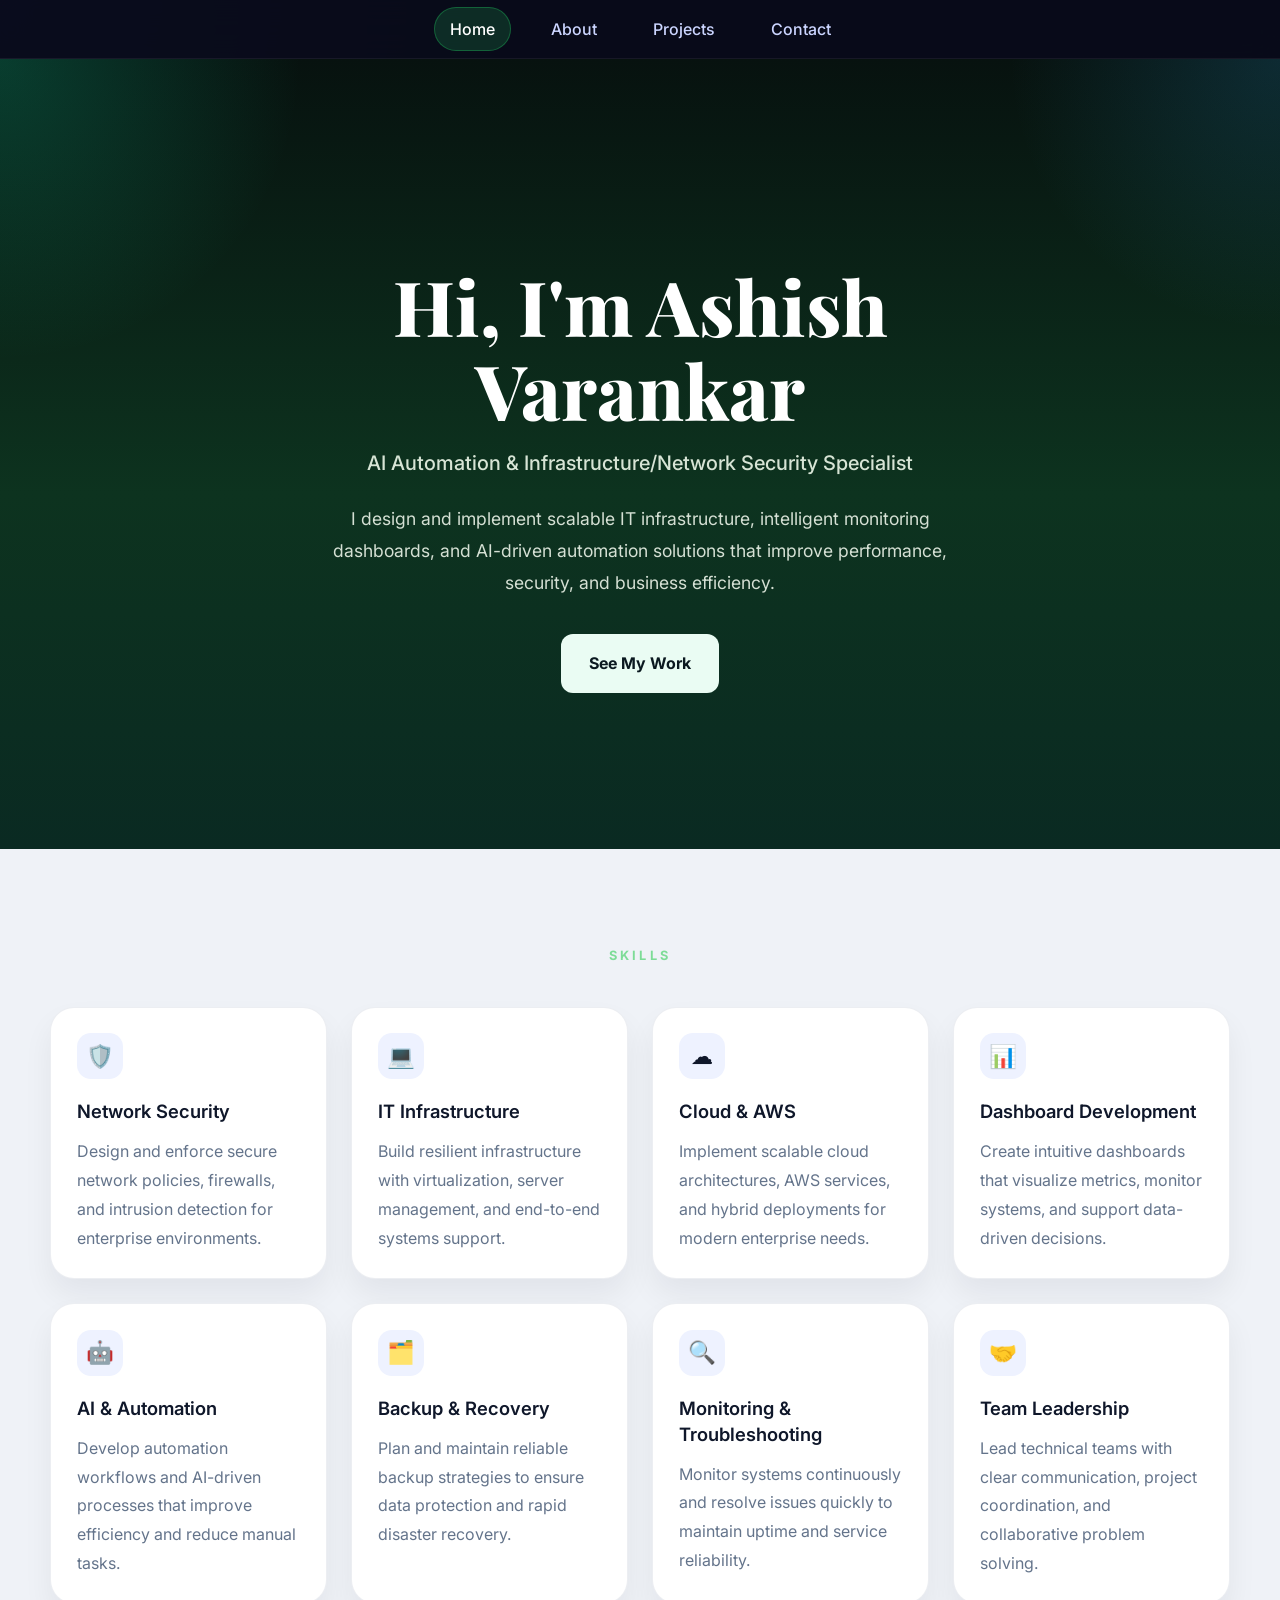
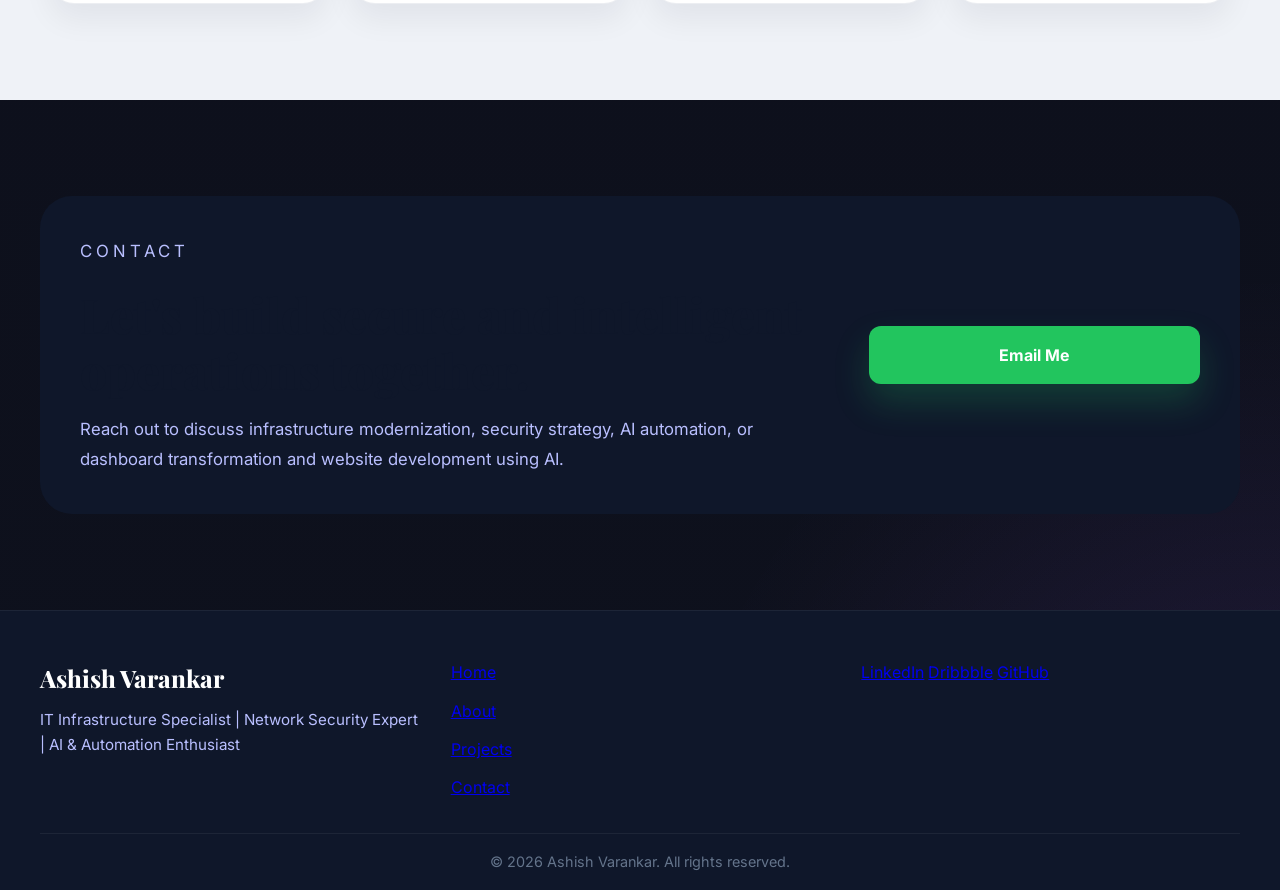
==== index.html @ 4d19bb25 "Initial commit: Ashish Varankar portfolio website" ====
<!DOCTYPE html>
<html lang="en">
<head>
  <meta charset="UTF-8">
  <meta name="viewport" content="width=device-width, initial-scale=1.0">
 <title>Ashish Varankar | AI Automation & Infrastructure Specialist</title>
  <link rel="stylesheet" href="styles.css">
</head>
<body>
  <header class="site-header">
    <nav class="navbar container">
      <button class="hamburger" aria-label="Toggle menu">
        <span></span>
        <span></span>
        <span></span>
      </button>
      <ul class="nav-links">
        <li><a href="index.html" class="nav-active">Home</a></li>
        <li><a href="about.html">About</a></li>
        <li><a href="projects.html">Projects</a></li>
        <li><a href="contact.html">Contact</a></li>
      </ul>
    </nav>
  </header>

  <main>
    <section id="home" class="hero-section">
      <div class="container hero-inner">
        <h1 class="hero-title-small">Hi, I'm Ashish Varankar</h1>
        <p class="hero-role">AI Automation & Infrastructure/Network Security Specialist</p>
        <p class="hero-description">I design and implement scalable IT infrastructure, intelligent monitoring dashboards, and AI-driven automation solutions that improve performance, security, and business efficiency.</p>
        <a href="projects.html" class="cta-button">See My Work</a>
      </div>
    </section>

    <section id="skills" class="skills-section">
      <div class="container">
        <p class="section-eyebrow section-title">Skills</p>
        <div class="skills-grid">
          <article class="skill-card">
            <div class="skill-icon">🛡️</div>
            <h3>Network Security</h3>
            <p>Design and enforce secure network policies, firewalls, and intrusion detection for enterprise environments.</p>
          </article>
          <article class="skill-card">
            <div class="skill-icon">💻</div>
            <h3>IT Infrastructure</h3>
            <p>Build resilient infrastructure with virtualization, server management, and end-to-end systems support.</p>
          </article>
          <article class="skill-card">
            <div class="skill-icon">☁️</div>
            <h3>Cloud & AWS</h3>
            <p>Implement scalable cloud architectures, AWS services, and hybrid deployments for modern enterprise needs.</p>
          </article>
          <article class="skill-card">
            <div class="skill-icon">📊</div>
            <h3>Dashboard Development</h3>
            <p>Create intuitive dashboards that visualize metrics, monitor systems, and support data-driven decisions.</p>
          </article>
          <article class="skill-card">
            <div class="skill-icon">🤖</div>
            <h3>AI & Automation</h3>
            <p>Develop automation workflows and AI-driven processes that improve efficiency and reduce manual tasks.</p>
          </article>
          <article class="skill-card">
            <div class="skill-icon">🗂️</div>
            <h3>Backup & Recovery</h3>
            <p>Plan and maintain reliable backup strategies to ensure data protection and rapid disaster recovery.</p>
          </article>
          <article class="skill-card">
            <div class="skill-icon">🔍</div>
            <h3>Monitoring & Troubleshooting</h3>
            <p>Monitor systems continuously and resolve issues quickly to maintain uptime and service reliability.</p>
          </article>
          <article class="skill-card">
            <div class="skill-icon">🤝</div>
            <h3>Team Leadership</h3>
            <p>Lead technical teams with clear communication, project coordination, and collaborative problem solving.</p>
          </article>
        </div>
      </div>
    </section>

    <section id="contact" class="contact-section">
      <div class="container contact-card">
        <div>
          <p class="section-eyebrow">Contact</p>
          <h2 class="contact-heading">Let's build secure and intelligent operations together.</h2>
          <p>Reach out to discuss infrastructure modernization, security strategy, AI automation, or dashboard transformation and website development using AI.</p>
        </div>
        <a href="mailto:ashish@example.com" class="cta-button">Email Me</a>
      </div>
    </section>
  </main>

  <footer class="site-footer">
    <div class="container footer-content">
      <div class="footer-brand">
        <h3>Ashish Varankar</h3>
        <p>IT Infrastructure Specialist | Network Security Expert | AI & Automation Enthusiast</p>
      </div>
      <nav class="footer-nav">
        <ul>
          <li><a href="index.html">Home</a></li>
          <li><a href="about.html">About</a></li>
          <li><a href="projects.html">Projects</a></li>
          <li><a href="contact.html">Contact</a></li>
        </ul>
      </nav>
      <div class="footer-social">
        <a href="https://www.linkedin.com/in/ashish-varankar" target="_blank" rel="noopener">LinkedIn</a>
        <a href="https://dribbble.com/ashish-varankar" target="_blank" rel="noopener">Dribbble</a>
        <a href="https://github.com/ashish-varankar" target="_blank" rel="noopener">GitHub</a>
      </div>
    </div>
    <div class="container footer-copyright">
      <p>© 2026 Ashish Varankar. All rights reserved.</p>
    </div>
  </footer>

  <script src="script.js"></script>
</body>
</html>
---- styles.css ----
@import url('https://fonts.googleapis.com/css2?family=Inter:wght@400;500;600;700&family=Playfair+Display:wght@700;800&display=swap');

* {
  margin: 0;
  padding: 0;
  box-sizing: border-box;
}

:root {
  font-family: 'Inter', 'Segoe UI', system-ui, sans-serif;
  color: #eff2ff;
  background: #080a16;
  font-size: 16px;
  line-height: 1.6;
}

html {
  scroll-behavior: smooth;
}

body {
  min-height: 100vh;
  background: radial-gradient(circle at top left, rgba(79, 120, 255, 0.18), transparent 18%),
              radial-gradient(circle at bottom right, rgba(156, 85, 255, 0.14), transparent 22%),
              linear-gradient(180deg, #070915 0%, #090c18 100%);
  line-height: 1.65;
}

img {
  max-width: 100%;
  display: block;
}

button,
a {
  font: inherit;
}

.container {
  width: min(1200px, calc(100% - 2rem));
  margin: 0 auto;
}

.site-header {
  position: sticky;
  top: 0;
  z-index: 100;
  background: rgba(9, 12, 26, 0.9);
  backdrop-filter: blur(18px);
  border-bottom: 1px solid rgba(255, 255, 255, 0.06);
}

.navbar {
  display: flex;
  align-items: center;
  justify-content: center;
  gap: 1rem;
  padding: 1rem 0;
}

.brand {
  font-size: 1.1rem;
  font-weight: 700;
  letter-spacing: 0.08em;
  color: #ffffff;
  text-decoration: none;
}

.nav-links {
  display: flex;
  gap: 1.5rem;
  list-style: none;
}

.nav-links a {
  color: #cbd5ff;
  text-decoration: none;
  font-weight: 500;
  padding: 0.75rem 1rem;
  border-radius: 999px;
  transition: color 0.25s ease, background 0.25s ease;
}

.nav-links a:hover {
  color: #ffffff;
  background: rgba(255, 255, 255, 0.08);
}

.nav-links a.nav-active {
  color: #ffffff;
  background: rgba(34, 197, 94, 0.18);
  box-shadow: inset 0 0 0 1px rgba(34, 197, 94, 0.35);
}

.hamburger {
  display: none;
  flex-direction: column;
  gap: 5px;
  background: none;
  border: none;
  cursor: pointer;
  padding: 0.5rem;
}

.hamburger span {
  width: 24px;
  height: 2.5px;
  background: #ffffff;
  border-radius: 2px;
  transition: all 0.3s ease;
}

.hamburger.active span:nth-child(1) {
  transform: rotate(45deg) translate(8px, 8px);
}

.hamburger.active span:nth-child(2) {
  opacity: 0;
}

.hamburger.active span:nth-child(3) {
  transform: rotate(-45deg) translate(7px, -7px);
}

.hero-section {
  padding: 8rem 0 5rem;
  display: grid;
  place-items: center;
  min-height: calc(100vh - 110px);
  background: radial-gradient(circle at top left, rgba(14, 214, 159, 0.22), transparent 20%),
              radial-gradient(circle at top right, rgba(42, 154, 212, 0.18), transparent 18%),
              linear-gradient(180deg, #07120f 0%, #0d331f 55%, #0a2a22 100%);
}

.hero-inner {
  text-align: center;
  max-width: 720px;
  margin: 0 auto;
}

.eyebrow,
.section-eyebrow {
  display: inline-flex;
  align-items: center;
  gap: 0.6rem;
  font-size: 0.8rem;
  letter-spacing: 0.24em;
  text-transform: uppercase;
  color: #7ddc97;
  margin-bottom: 1.3rem;
}

.skills-section .section-eyebrow {
  display: block;
  text-align: center;
  font-weight: 700;
  margin-bottom: 1.5rem;
}

.hero-copy h1,
.hero-inner h1 {
  font-family: 'Playfair Display', serif;
  font-size: 4.75rem;
  font-weight: 800;
  line-height: 1.1;
  margin-bottom: 1rem;
  color: #ffffff;
}

.hero-title-small {
  font-family: 'Playfair Display', serif;
  font-size: 3.5rem;
  font-weight: 800;
  line-height: 1.1;
  margin-bottom: 1rem;
  color: #ffffff;
}

.contact-heading {
  color: #7ddc97;
  font-size: 2.5rem;
  line-height: 1.2;
}

.hero-role {
  font-size: 1.25rem;
  font-weight: 500;
  color: #d7e4d5;
  margin-bottom: 1.5rem;
  line-height: 1.6;
}

.hero-description {
  max-width: 680px;
  margin: 0 auto 2.25rem;
  color: #d5e0d4;
  line-height: 1.8;
  font-size: 1.1rem;
  font-weight: 400;
}

.cta-button {
  display: inline-flex;
  align-items: center;
  justify-content: center;
  padding: 1rem 1.75rem;
  border-radius: 12px;
  background: #eafcf3;
  color: #0b1920;
  font-weight: 700;
  font-size: 1rem;
  text-decoration: none;
  transition: transform 0.3s ease, box-shadow 0.3s ease, background-color 0.3s ease;
  border: none;
  cursor: pointer;
}

.cta-button:hover {
  transform: translateY(-3px);
  box-shadow: 0 18px 40px rgba(0, 0, 0, 0.14);
  background: #d4f5e5;
}

.cta-button:active {
  transform: translateY(-1px);
}

.hero-panel,
.hero-card,
.hero-card-secondary,
.hero-card-label {
  display: none;
}

.section-eyebrow + h2 {
  margin-bottom: 1rem;
}

.about-section,
.projects-section,
.skills-section,
.contact-section {
  padding: 6rem 0;
}

.section-grid {
  display: grid;
  grid-template-columns: 1.4fr 0.9fr;
  gap: 2.5rem;
  align-items: start;
}

.about-section h2,
.projects-section h2,
.skills-section h2,
.contact-section h2 {
  font-family: 'Playfair Display', serif;
  font-size: 3rem;
  font-weight: 800;
  line-height: 1.15;
  color: #0f172a;
  margin-bottom: 1.25rem;
}

.about-section p,
.projects-section .section-intro,
.contact-section p {
  color: #475569;
  line-height: 1.8;
  max-width: 760px;
  font-size: 1.05rem;
}

.about-list {
  display: grid;
  gap: 1rem;
  margin-top: 2rem;
}

.about-list h3 {
  font-size: 1.15rem;
  margin-bottom: 0.5rem;
  color: #0f172a;
  font-weight: 600;
}

.about-list p {
  color: #64748b;
  line-height: 1.75;
}

.about-stats {
  display: grid;
  gap: 1rem;
}

.stat-card {
  background: #ffffff;
  border: 1px solid rgba(148, 163, 184, 0.18);
  border-radius: 24px;
  padding: 1.6rem;
}

.stat-card span {
  font-size: 2.5rem;
  font-weight: 700;
  color: #0f172a;
  display: block;
  margin-bottom: 0.75rem;
}

.stat-card p {
  color: #475569;
  line-height: 1.6;
}

.projects-section {
  background: rgba(255, 255, 255, 0.02);
}

.section-intro {
  margin-bottom: 2.5rem;
}

.project-grid,
.skills-grid {
  display: grid;
  gap: 1.5rem;
}

.project-grid {
  grid-template-columns: repeat(auto-fit, minmax(260px, 1fr));
}

.project-card {
  background: #ffffff;
  border-radius: 24px;
  box-shadow: 0 18px 40px rgba(15, 23, 42, 0.08);
  overflow: hidden;
  transition: transform 0.3s ease, box-shadow 0.3s ease;
}

.project-card:hover {
  transform: translateY(-6px);
  box-shadow: 0 24px 48px rgba(15, 23, 42, 0.14);
}

.project-image {
  min-height: 180px;
  display: grid;
  place-items: center;
  text-align: center;
  color: #f8fafc;
  font-size: 1.4rem;
  font-weight: 700;
  padding: 2rem;
}

.project-image h3 {
  margin: 0;
  color: #ffffff;
  font-size: 1.25rem;
}

.project-image-emerald {
  background: linear-gradient(135deg, #0f4c2d 0%, #22c55e 100%);
}

.project-image-forest {
  background: linear-gradient(135deg, #0a3a2f 0%, #16a34a 100%);
}

.project-image-navy {
  background: linear-gradient(135deg, #0f172a 0%, #0f4c81 100%);
}

.project-image-grass {
  background: linear-gradient(135deg, #115e25 0%, #16a34a 100%);
}

.project-content {
  padding: 1.75rem;
  color: #0f172a;
}

.project-content p {
  margin: 0 0 1rem;
  color: #475569;
  line-height: 1.8;
  font-size: 0.98rem;
}

.project-tags {
  display: flex;
  flex-wrap: wrap;
  gap: 0.6rem;
  margin-bottom: 1.5rem;
}

.project-tag {
  display: inline-flex;
  padding: 0.45rem 0.9rem;
  border-radius: 999px;
  background: #eff6ff;
  color: #0f172a;
  font-size: 0.78rem;
  font-weight: 600;
}

.secondary-button {
  display: inline-flex;
  align-items: center;
  justify-content: center;
  padding: 0.95rem 1.4rem;
  border-radius: 999px;
  background: #0f8230;
  color: #ffffff;
  text-decoration: none;
  font-weight: 700;
  font-size: 0.95rem;
  border: none;
  transition: background 0.3s ease, transform 0.3s ease;
  cursor: pointer;
}

.secondary-button:hover {
  background: #136c2f;
  transform: translateY(-1px);
}

.skills-section {
  background: #eff2f7;
  color: #0f172a;
}

.skills-section .container {
  max-width: 1180px;
}

.skills-grid {
  grid-template-columns: repeat(auto-fit, minmax(240px, 1fr));
  gap: 1.5rem;
  margin-top: 2.5rem;
}

.skill-card {
  background: #ffffff;
  border-radius: 24px;
  border: 1px solid rgba(148, 163, 184, 0.18);
  padding: 1.6rem;
  box-shadow: 0 16px 30px rgba(15, 23, 42, 0.06);
}

.skill-card:hover {
  transform: translateY(-4px);
}

.skill-icon {
  width: 2.9rem;
  height: 2.9rem;
  display: grid;
  place-items: center;
  border-radius: 14px;
  margin-bottom: 1.25rem;
  font-size: 1.4rem;
  background: #eef2ff;
}

.skill-card h3 {
  margin-bottom: 0.75rem;
  font-size: 1.15rem;
  color: #0f172a;
  font-weight: 600;
  line-height: 1.4;
}

.skill-card p {
  color: #64748b;
  line-height: 1.8;
}

.contact-section {
  background: rgba(255, 255, 255, 0.02);
}

.contact-card {
  display: grid;
  grid-template-columns: 1.6fr 0.7fr;
  gap: 2rem;
  background: #0f172a;
  border-radius: 32px;
  padding: 2.5rem;
  align-items: center;
}

.contact-card a.cta-button {
  background: #22c55e;
  color: #ffffff;
  box-shadow: 0 18px 35px rgba(34, 197, 94, 0.22);
}

.contact-card a.cta-button:hover {
  background: #16a34a;
}

.contact-card h2 {
  margin-bottom: 1rem;
}

.contact-card p {
  color: #b9bfff;
}

@media (max-width: 980px) {
  .hero-grid,
  .section-grid,
  .contact-card {
    grid-template-columns: 1fr;
  }

  .hero-panel,
  .about-stats {
    grid-template-columns: 1fr;
  }
}

@media (max-width: 720px) {
  .nav-links {
    flex-wrap: wrap;
    gap: 1rem;
  }

  .hero-section {
    padding-top: 4rem;
    padding-bottom: 3rem;
  }

  .hero-copy h1 {
    font-size: 2.75rem;
  }

  .hero-title {
    font-size: 1.3rem;
  }

  .project-card,
  .skill-card,
  .hero-card,
  .stat-card,
  .contact-card {
    border-radius: 22px;
  }
}

@media (max-width: 520px) {
  .hero-grid,
  .section-grid,
  .project-grid,
  .skills-grid {
    gap: 1.25rem;
  }

  .hero-actions {
    flex-direction: column;
    align-items: stretch;
  }
}

/* About Page Styles */
.about-page-hero {
  padding: 6rem 0 3rem;
  background: radial-gradient(circle at top left, rgba(14, 214, 159, 0.22), transparent 20%),
              radial-gradient(circle at top right, rgba(42, 154, 212, 0.18), transparent 18%),
              linear-gradient(180deg, #07120f 0%, #0d331f 55%, #0a2a22 100%);
  text-align: center;
  min-height: 50vh;
  display: grid;
  place-items: center;
}

.about-hero-inner h1 {
  font-family: 'Playfair Display', serif;
  font-size: 3.5rem;
  font-weight: 800;
  margin-bottom: 1rem;
  color: #ffffff;
  line-height: 1.2;
}

.about-hero-inner p {
  font-size: 1.15rem;
  color: #d5e0d4;
  max-width: 600px;
  margin: 0 auto;
  line-height: 1.7;
}

.about-page-content {
  padding: 4rem 0;
  background: #ffffff;
}

.about-content-grid {
  display: grid;
  grid-template-columns: 0.8fr 1.4fr;
  gap: 3rem;
  align-items: start;
}

.profile-placeholder {
  width: 300px;
  height: 300px;
  border-radius: 24px;
  background: linear-gradient(135deg, #0d331f 0%, #07120f 100%);
  display: grid;
  place-items: center;
  font-size: 4.5rem;
  font-weight: 700;
  color: #7ddc97;
  margin-bottom: 2rem;
}

.about-meta {
  display: grid;
  gap: 1rem;
}

.meta-item {
  background: #f6f7ff;
  padding: 1.25rem;
  border-radius: 16px;
}

.meta-label {
  display: block;
  font-size: 0.85rem;
  letter-spacing: 0.15em;
  text-transform: uppercase;
  color: #7f86ff;
  margin-bottom: 0.5rem;
}

.meta-value {
  font-size: 1.15rem;
  font-weight: 700;
  color: #0f172a;
}

.about-text-section h2 {
  font-family: 'Playfair Display', serif;
  font-size: 2.25rem;
  font-weight: 800;
  margin-bottom: 1.5rem;
  color: #0f172a;
  line-height: 1.2;
}

.about-text-section h3 {
  font-family: 'Inter', sans-serif;
  font-size: 1.25rem;
  margin: 2rem 0 0.85rem;
  color: #0f172a;
  font-weight: 700;
}

.about-text-section p {
  line-height: 1.85;
  color: #475569;
  margin-bottom: 1.5rem;
  font-size: 1rem;
}

.timeline-section {
  padding: 5rem 0;
  background: #f6f7ff;
}

.timeline-section h2 {
  font-size: 2.5rem;
  margin-bottom: 3rem;
  text-align: center;
  color: #0f172a;
}

.timeline {
  position: relative;
  max-width: 860px;
  margin: 0 auto;
  padding-left: 80px;
}

.timeline::before {
  content: '';
  position: absolute;
  left: 34px;
  top: 0;
  width: 3px;
  height: 100%;
  background: linear-gradient(180deg, #7ddc97 0%, rgba(125, 220, 151, 0.2) 100%);
}

.timeline-item {
  display: grid;
  grid-template-columns: 90px 1fr;
  gap: 1.5rem;
  align-items: flex-start;
  margin-bottom: 2.25rem;
  position: relative;
}

.timeline-marker {
  position: relative;
  width: 42px;
  min-width: 42px;
  height: 42px;
  background: #ffffff;
  border: 2px solid #7ddc97;
  border-radius: 50%;
  display: grid;
  place-items: center;
  font-weight: 700;
  color: #0f172a;
  font-size: 0.95rem;
}

.timeline-content {
  padding-top: 0.35rem;
}

.timeline-content h3 {
  font-size: 1.2rem;
  margin-bottom: 0.55rem;
  color: #0f172a;
}

.timeline-content p {
  color: #475569;
  line-height: 1.75;
  margin: 0;
}

@media (max-width: 768px) {
  .hamburger {
    display: flex;
  }

  .navbar {
    position: relative;
    justify-content: flex-end;
  }

  .nav-links {
    position: absolute;
    top: 100%;
    left: 0;
    right: 0;
    flex-direction: column;
    align-items: flex-start;
    gap: 0;
    background: rgba(9, 12, 26, 0.95);
    backdrop-filter: blur(18px);
    border-bottom: 1px solid rgba(255, 255, 255, 0.06);
    padding: 1rem 0;
    border-radius: 0;
    transform: translateY(-100vh);
    opacity: 0;
    visibility: hidden;
    transition: all 0.3s ease;
    z-index: 50;
  }

  .nav-links.active {
    transform: translateY(0);
    opacity: 1;
    visibility: visible;
  }

  .nav-links li {
    width: 100%;
  }

  .nav-links a {
    display: block;
    width: 100%;
    padding: 1rem 1.5rem;
    border-radius: 0;
  }

  .about-content-grid {
    grid-template-columns: 1fr;
  }

  .profile-placeholder {
    width: 100%;
    max-width: 280px;
    margin: 0 auto 1.5rem;
  }

  .timeline::before {
    left: 20px;
  }

  .timeline-item:nth-child(odd) .timeline-content,
  .timeline-item:nth-child(even) .timeline-content {
    margin-left: 100px;
    margin-right: 0;
    text-align: left;
  }

  .timeline-marker {
    left: 20px;
    width: 50px;
    height: 50px;
    font-size: 0.95rem;
  }

  .contact-layout {
    grid-template-columns: 1fr;
  }

  .project-grid {
    grid-template-columns: 1fr;
  }
}

.projects-hero,
.contact-page-hero {
  padding: 6rem 0 3rem;
  color: #ffffff;
}

.projects-hero {
  background: radial-gradient(circle at top left, rgba(14, 214, 159, 0.22), transparent 20%),
              radial-gradient(circle at top right, rgba(42, 154, 212, 0.18), transparent 18%),
              linear-gradient(180deg, #07120f 0%, #0d331f 55%, #0a2a22 100%);
}

.contact-page-hero {
  background: radial-gradient(circle at top left, rgba(79, 120, 255, 0.18), transparent 20%),
              radial-gradient(circle at bottom right, rgba(156, 85, 255, 0.16), transparent 18%),
              linear-gradient(180deg, #07120f 0%, #0c1523 100%);
  text-align: left;
}

.contact-page-hero .container {
  text-align: left;
}

.card-eyebrow {
  display: inline-block;
  font-size: 0.8rem;
  letter-spacing: 0.18em;
  text-transform: uppercase;
  color: #64748b;
  margin-bottom: 0.75rem;
}

.status-card {
  margin-top: 1rem;
  padding: 1rem 1rem;
  background: #f8fafc;
  border: 1px solid #d1d5db;
  border-radius: 18px;
}

.status-row {
  display: flex;
  align-items: center;
  justify-content: space-between;
  gap: 1rem;
  color: #334155;
  font-weight: 600;
}

.status-content {
  display: flex;
  align-items: center;
  gap: 0.5rem;
}

.spinner {
  width: 16px;
  height: 16px;
  border: 2px solid #e2e8f0;
  border-top: 2px solid #3b82f6;
  border-radius: 50%;
  animation: spin 1s linear infinite;
}

@keyframes spin {
  0% { transform: rotate(0deg); }
  100% { transform: rotate(360deg); }
}

.dismiss-button {
  background: #fef2f2;
  color: #b91c1c;
  border: 1px solid #fecaca;
  border-radius: 999px;
  padding: 0.55rem 1rem;
  cursor: pointer;
}

.hidden {
  display: none;
}

.projects-hero .hero-description,
.contact-page-hero p {
  margin: 1.5rem auto 0;
  max-width: 740px;
  color: #d5e0d4;
  line-height: 1.8;
  font-size: 1.05rem;
}

.projects-hero h1,
.contact-page-hero h1 {
  font-family: 'Playfair Display', serif;
  font-size: 3.25rem;
  font-weight: 800;
  line-height: 1.2;
  margin-bottom: 1rem;
}

.projects-gallery {
  padding: 4rem 0 6rem;
  background: #090c18;
}

.project-grid {
  grid-template-columns: repeat(auto-fit, minmax(260px, 1fr));
}

.project-card {
  overflow: hidden;
  opacity: 0;
  transform: translateY(20px);
  animation: fadeInUp 0.65s ease forwards;
}

.project-card:nth-child(1) {
  animation-delay: 0.08s;
}

.project-card:nth-child(2) {
  animation-delay: 0.16s;
}

.project-card:nth-child(3) {
  animation-delay: 0.24s;
}

.project-card:nth-child(4) {
  animation-delay: 0.32s;
}

.project-card:nth-child(5) {
  animation-delay: 0.40s;
}

.project-image {
  min-height: 200px;
  display: grid;
  place-items: center;
  color: #f8fafc;
  font-size: 1.15rem;
  font-weight: 700;
  text-align: center;
}

.project-content {
  padding: 1.5rem;
}

.project-tags {
  display: flex;
  flex-wrap: wrap;
  gap: 0.65rem;
  margin: 1rem 0 1.5rem;
}

.project-tag {
  display: inline-flex;
  padding: 0.45rem 0.9rem;
  border-radius: 999px;
  background: rgba(255, 255, 255, 0.08);
  color: #cbd5ff;
  font-size: 0.82rem;
}

.secondary-button {
  display: inline-flex;
  align-items: center;
  justify-content: center;
  padding: 0.95rem 1.3rem;
  border-radius: 12px;
  background: rgba(255, 255, 255, 0.08);
  color: #ffffff;
  text-decoration: none;
  font-weight: 700;
  font-size: 0.95rem;
  border: 1px solid rgba(255, 255, 255, 0.12);
  transition: background 0.3s ease, transform 0.3s ease, border-color 0.3s ease;
  cursor: pointer;
}

.secondary-button:hover {
  background: rgba(255, 255, 255, 0.16);
  border-color: rgba(255, 255, 255, 0.25);
  transform: translateY(-2px);
}

.secondary-button:active {
  transform: translateY(0);
}

.contact-page-content {
  padding: 4rem 0 6rem;
  background: #f8fafc;
}

.contact-layout {
  display: grid;
  grid-template-columns: 1.7fr 1fr;
  gap: 2.5rem;
}

.contact-form-card,
.contact-details-card {
  background: #ffffff;
  border-radius: 28px;
  padding: 2rem;
  box-shadow: 0 24px 48px rgba(15, 23, 42, 0.08);
}

.contact-form-card h2,
.contact-details-card h2 {
  font-family: 'Playfair Display', serif;
  font-size: 1.75rem;
  font-weight: 800;
  margin-bottom: 1.5rem;
  color: #0f172a;
  line-height: 1.2;
}

.contact-details-card p {
  color: #475569;
  line-height: 1.7;
  font-size: 0.95rem;
}

.contact-form {
  display: grid;
  gap: 1.25rem;
}

.form-group label {
  display: block;
  margin-bottom: 0.55rem;
  color: #0f172a;
  font-weight: 600;
  font-size: 0.95rem;
}

.form-group input,
.form-group select,
.form-group textarea {
  width: 100%;
  border: 1px solid rgba(148, 163, 184, 0.3);
  border-radius: 12px;
  padding: 0.95rem 1rem;
  background: #f8fafc;
  color: #0f172a;
  font-family: 'Inter', sans-serif;
  font-size: 0.95rem;
  line-height: 1.6;
  transition: border-color 0.3s ease, box-shadow 0.3s ease;
}

.form-group input:focus,
.form-group select:focus,
.form-group textarea:focus {
  outline: none;
  border-color: #7ddc97;
  box-shadow: 0 0 0 4px rgba(125, 220, 151, 0.12);
}

.form-group textarea {
  resize: vertical;
  font-family: 'Inter', sans-serif;
}

.success-message {
  display: none;
  margin-top: 0.5rem;
  color: #16a34a;
  font-weight: 600;
}

.success-message.visible {
  display: block;
}

.admin-content {
  padding: 4rem 0 5rem;
}

.admin-toolbar {
  display: flex;
  align-items: center;
  justify-content: space-between;
  gap: 1rem;
  margin-bottom: 1.5rem;
}

.admin-status {
  color: #64748b;
  font-weight: 600;
}

.admin-status.error {
  color: #dc2626;
}

.admin-submission-list {
  display: grid;
  gap: 1.5rem;
}

.submission-card {
  background: #ffffff;
  border: 1px solid #e2e8f0;
  border-radius: 24px;
  padding: 1.5rem;
  box-shadow: 0 20px 40px rgba(15, 23, 42, 0.05);
  transition: border-color 0.2s ease, background-color 0.2s ease;
}

.submission-card.unread {
  border-color: #38bdf8;
  background-color: #f0f9ff;
}

.submission-card.read {
  border-color: #10b981;
  background-color: #ecfdf5;
}

.submission-card-header {
  display: flex;
  align-items: flex-start;
  justify-content: space-between;
  gap: 1rem;
  margin-bottom: 1rem;
}

.submission-card-header h3 {
  margin: 0;
  font-size: 1.1rem;
}

.submission-card-badge {
  display: inline-flex;
  align-items: center;
  justify-content: center;
  padding: 0.45rem 0.9rem;
  border-radius: 999px;
  font-size: 0.8rem;
  font-weight: 700;
  letter-spacing: 0.08em;
  text-transform: uppercase;
  color: #0f766e;
  background: rgba(16, 185, 129, 0.12);
}

.submission-card.unread .submission-card-badge {
  color: #0c4a6e;
  background: rgba(56, 189, 248, 0.15);
}

.submission-card-meta,
.submission-card-meta-row {
  display: flex;
  flex-wrap: wrap;
  gap: 0.75rem;
  color: #475569;
  font-size: 0.95rem;
}

.submission-card-message {
  margin: 1rem 0;
  color: #334155;
  line-height: 1.75;
  white-space: pre-wrap;
}

.submission-card-footer {
  display: flex;
  align-items: center;
  justify-content: flex-end;
}

.mark-read-button {
  border: 1px solid #0f766e;
  background: #0f766e;
  color: #ffffff;
  border-radius: 999px;
  padding: 0.75rem 1.25rem;
  font-weight: 700;
  cursor: pointer;
  transition: background-color 0.2s ease, border-color 0.2s ease;
}

.mark-read-button:hover:not(:disabled) {
  background: #0f766e;
}

.mark-read-button:disabled {
  opacity: 0.65;
  cursor: not-allowed;
}

.contact-details-list {
  display: grid;
  gap: 1.5rem;
  margin-top: 1.5rem;
}

.contact-details-list li {
  display: grid;
  gap: 0.4rem;
}

.contact-details-list strong {
  color: #0f172a;
  font-weight: 700;
  font-size: 0.9rem;
  letter-spacing: 0.05em;
  text-transform: uppercase;
}

.contact-details-list span,
.contact-details-list a {
  color: #475569;
  text-decoration: none;
  font-size: 1rem;
  line-height: 1.6;
  transition: color 0.3s ease;
}

.contact-details-list a:hover {
  color: #7ddc97;
}

@keyframes fadeInUp {
  to {
    opacity: 1;
    transform: translateY(0);
  }
}

@media (max-width: 980px) {
  .contact-layout,
  .project-grid {
    grid-template-columns: 1fr;
  }
}

@media (max-width: 720px) {
  .projects-hero,
  .contact-page-hero {
    padding: 4rem 0 2.5rem;
  }

  .contact-page-content {
    padding: 3rem 0 4rem;
  }
}

/* Footer Styles */
.site-footer {
  background: #0f172a;
  color: #cbd5ff;
  padding: 3rem 0 1rem;
  border-top: 1px solid rgba(255, 255, 255, 0.06);
}

.footer-content {
  display: grid;
  grid-template-columns: 1fr 1fr 1fr;
  gap: 2rem;
  margin-bottom: 2rem;
}

.footer-brand h3 {
  font-family: 'Playfair Display', serif;
  font-size: 1.5rem;
  margin-bottom: 0.5rem;
  color: #ffffff;
  font-weight: 800;
}

.footer-brand p {
  color: #b9bfff;
  line-height: 1.65;
  font-size: 0.95rem;
}

.footer-nav ul {
  list-style: none;
  display: flex;
  flex-direction: column;
  gap: 0.75rem;
}

.footer-nav a,
.footer-social a {
  transition: color 0.3s ease, transform 0.3s ease;
}

.footer-nav a:hover,
.footer-social a:hover {
  color: #7ddc97;
  transform: translateX(3px);
}

.footer-copyright {
  border-top: 1px solid rgba(255, 255, 255, 0.06);
  padding-top: 1rem;
  text-align: center;
}

.footer-copyright p {
  color: #64748b;
  font-size: 0.9rem;
}

@media (max-width: 720px) {
  .footer-content {
    grid-template-columns: 1fr;
    gap: 1.5rem;
    text-align: center;
  }

  .footer-social {
    justify-content: center;
  }
}
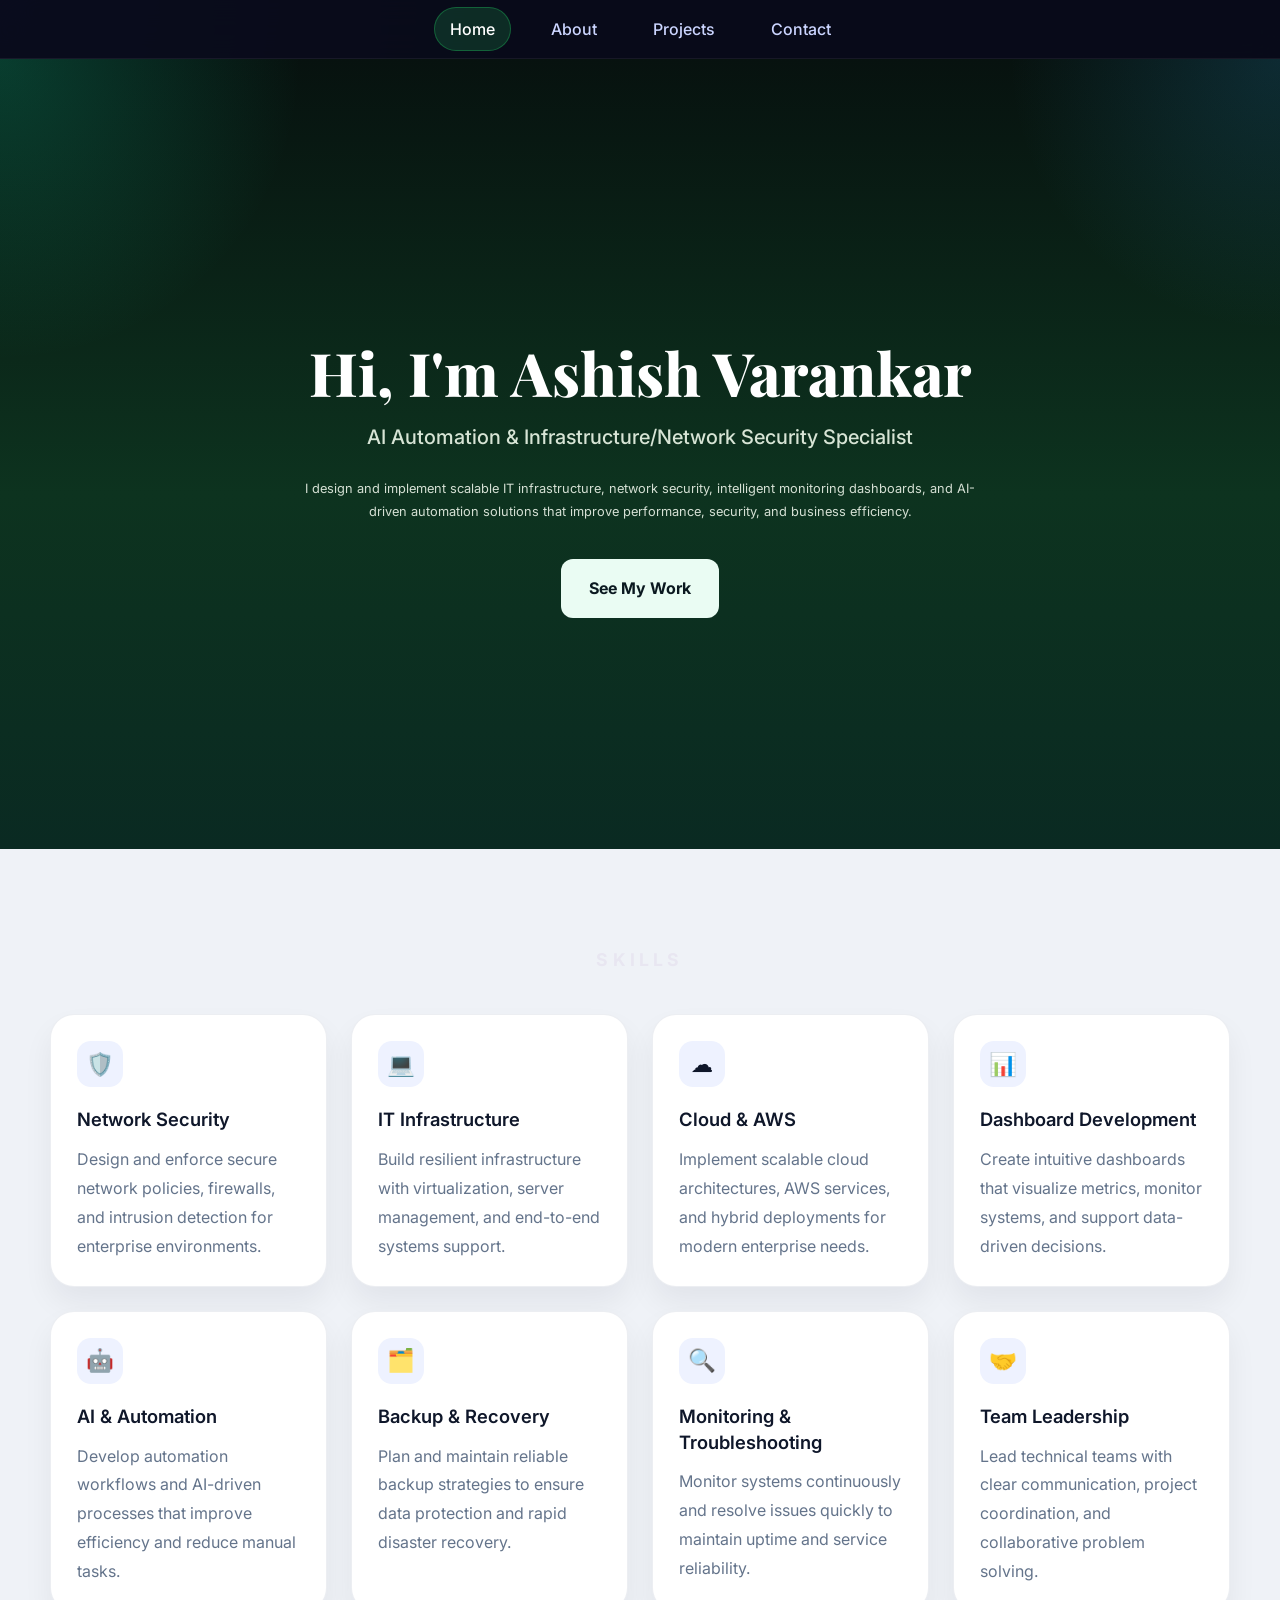
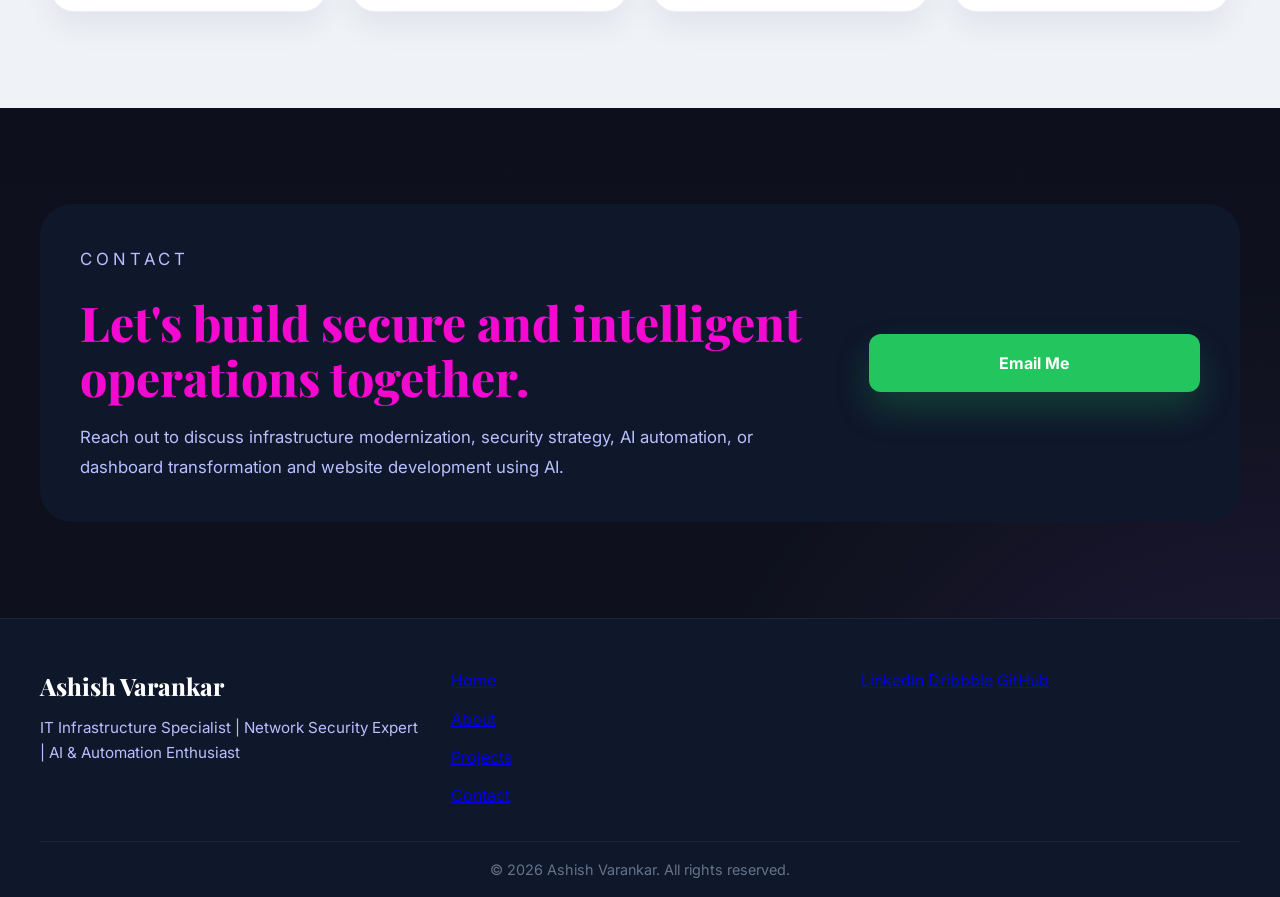
==== commit 84dc8a09: "Update: styling and layout adjustments" ====
--- a/index.html
+++ b/index.html
@@ -28,7 +28,7 @@
       <div class="container hero-inner">
         <h1 class="hero-title-small">Hi, I'm Ashish Varankar</h1>
         <p class="hero-role">AI Automation & Infrastructure/Network Security Specialist</p>
-        <p class="hero-description">I design and implement scalable IT infrastructure, intelligent monitoring dashboards, and AI-driven automation solutions that improve performance, security, and business efficiency.</p>
+        <p class="hero-description">I design and implement scalable IT infrastructure, network security, intelligent monitoring dashboards, and AI-driven automation solutions that improve performance, security, and business efficiency.</p>
         <a href="projects.html" class="cta-button">See My Work</a>
       </div>
     </section>
--- a/styles.css
+++ b/styles.css
@@ -143,10 +143,10 @@
   display: inline-flex;
   align-items: center;
   gap: 0.6rem;
-  font-size: 0.8rem;
+  font-size: 1.1rem;
   letter-spacing: 0.24em;
   text-transform: uppercase;
-  color: #7ddc97;
+  color: #e8e6f1;
   margin-bottom: 1.3rem;
 }
 
@@ -160,7 +160,7 @@
 .hero-copy h1,
 .hero-inner h1 {
   font-family: 'Playfair Display', serif;
-  font-size: 4.75rem;
+  font-size: 3.75rem;
   font-weight: 800;
   line-height: 1.1;
   margin-bottom: 1rem;
@@ -170,7 +170,7 @@
 .hero-title-small {
   font-family: 'Playfair Display', serif;
   font-size: 3.5rem;
-  font-weight: 800;
+  font-weight: 500;
   line-height: 1.1;
   margin-bottom: 1rem;
   color: #ffffff;
@@ -195,7 +195,7 @@
   margin: 0 auto 2.25rem;
   color: #d5e0d4;
   line-height: 1.8;
-  font-size: 1.1rem;
+  font-size: 0.8rem;
   font-weight: 400;
 }
 
@@ -258,7 +258,7 @@
   font-size: 3rem;
   font-weight: 800;
   line-height: 1.15;
-  color: #0f172a;
+  color: #f309d0;
   margin-bottom: 1.25rem;
 }
 
@@ -917,7 +917,7 @@
 .projects-hero h1,
 .contact-page-hero h1 {
   font-family: 'Playfair Display', serif;
-  font-size: 3.25rem;
+  font-size: 1.50rem;
   font-weight: 800;
   line-height: 1.2;
   margin-bottom: 1rem;
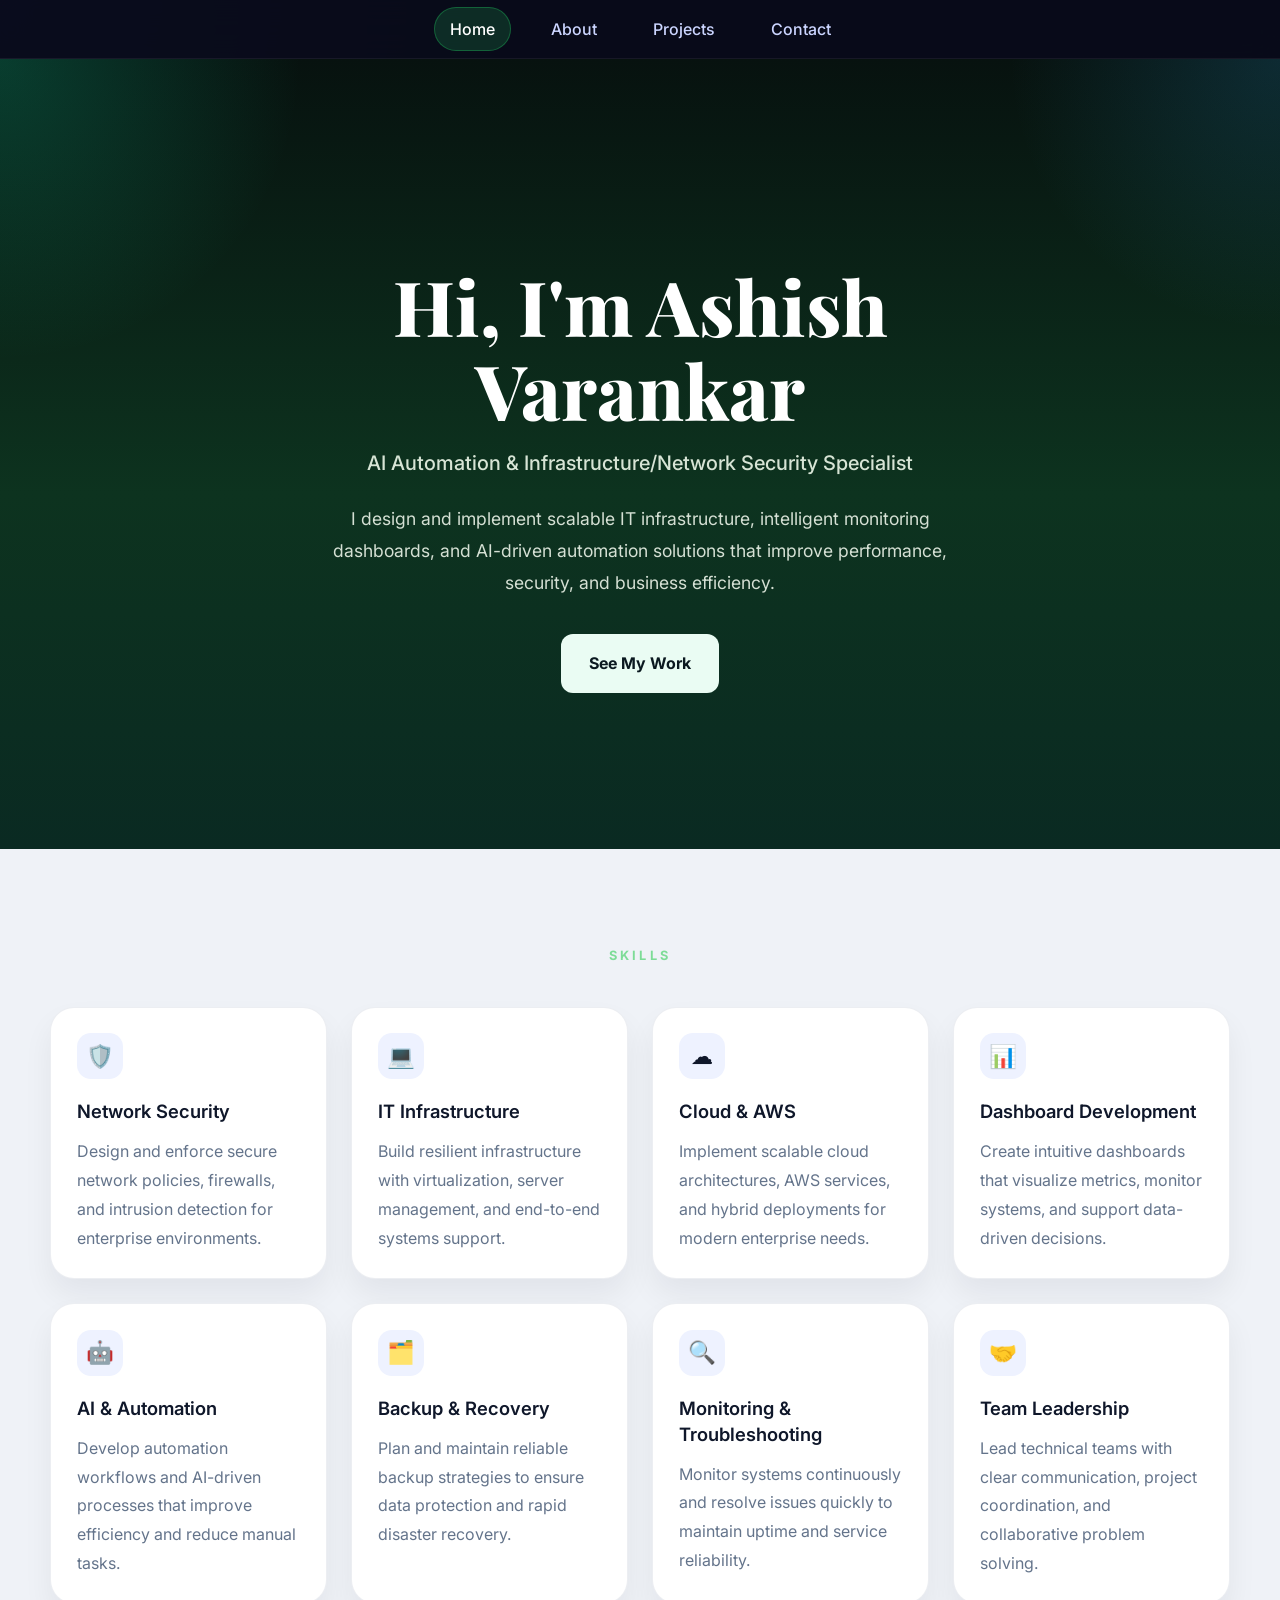
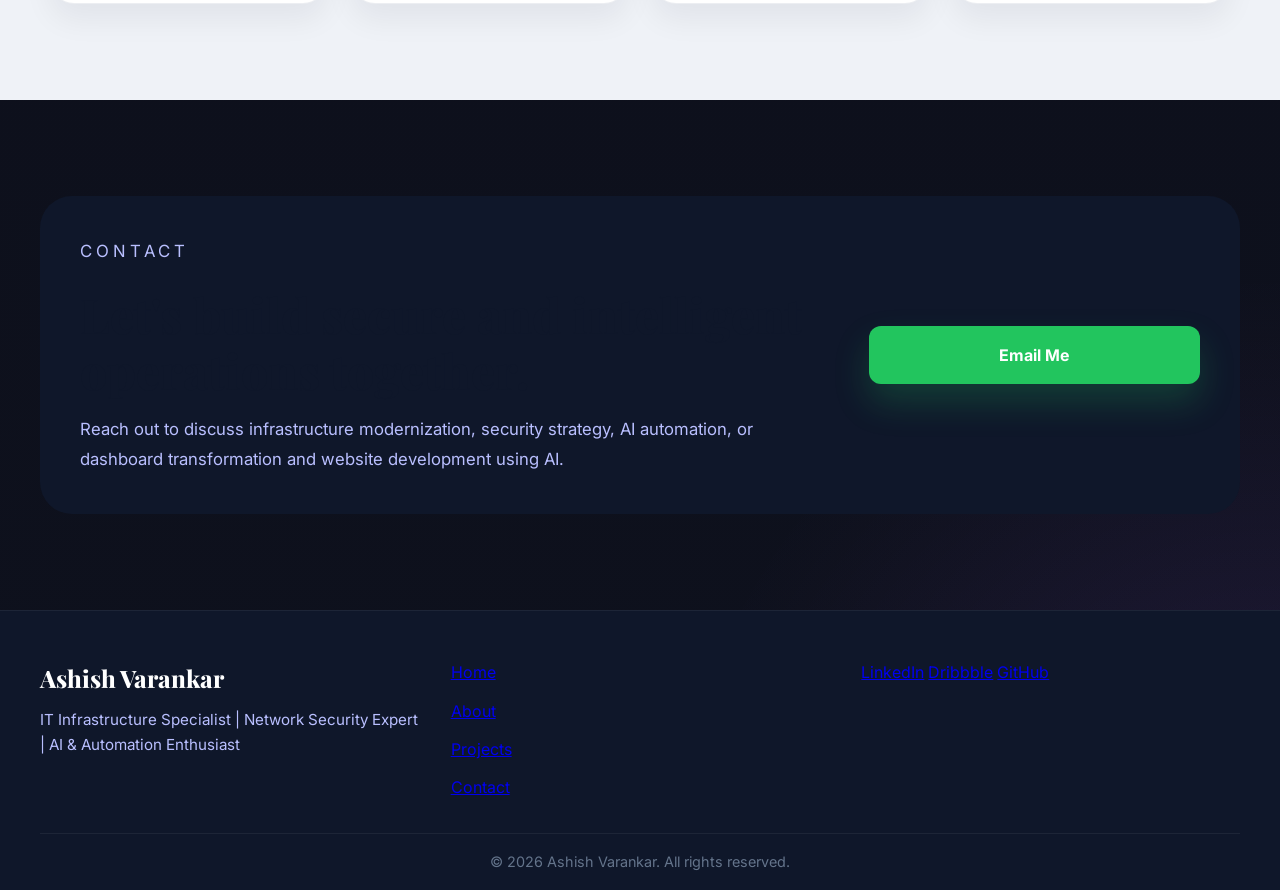
==== commit 145ebffa: "Fix submodule error and remove internal git folder" ====
--- a/index.html
+++ b/index.html
@@ -28,7 +28,7 @@
       <div class="container hero-inner">
         <h1 class="hero-title-small">Hi, I'm Ashish Varankar</h1>
         <p class="hero-role">AI Automation & Infrastructure/Network Security Specialist</p>
-        <p class="hero-description">I design and implement scalable IT infrastructure, network security, intelligent monitoring dashboards, and AI-driven automation solutions that improve performance, security, and business efficiency.</p>
+        <p class="hero-description">I design and implement scalable IT infrastructure, intelligent monitoring dashboards, and AI-driven automation solutions that improve performance, security, and business efficiency.</p>
         <a href="projects.html" class="cta-button">See My Work</a>
       </div>
     </section>
--- a/styles.css
+++ b/styles.css
@@ -143,10 +143,10 @@
   display: inline-flex;
   align-items: center;
   gap: 0.6rem;
-  font-size: 1.1rem;
+  font-size: 0.8rem;
   letter-spacing: 0.24em;
   text-transform: uppercase;
-  color: #e8e6f1;
+  color: #7ddc97;
   margin-bottom: 1.3rem;
 }
 
@@ -160,7 +160,7 @@
 .hero-copy h1,
 .hero-inner h1 {
   font-family: 'Playfair Display', serif;
-  font-size: 3.75rem;
+  font-size: 4.75rem;
   font-weight: 800;
   line-height: 1.1;
   margin-bottom: 1rem;
@@ -170,7 +170,7 @@
 .hero-title-small {
   font-family: 'Playfair Display', serif;
   font-size: 3.5rem;
-  font-weight: 500;
+  font-weight: 800;
   line-height: 1.1;
   margin-bottom: 1rem;
   color: #ffffff;
@@ -195,7 +195,7 @@
   margin: 0 auto 2.25rem;
   color: #d5e0d4;
   line-height: 1.8;
-  font-size: 0.8rem;
+  font-size: 1.1rem;
   font-weight: 400;
 }
 
@@ -258,7 +258,7 @@
   font-size: 3rem;
   font-weight: 800;
   line-height: 1.15;
-  color: #f309d0;
+  color: #0f172a;
   margin-bottom: 1.25rem;
 }
 
@@ -917,7 +917,7 @@
 .projects-hero h1,
 .contact-page-hero h1 {
   font-family: 'Playfair Display', serif;
-  font-size: 1.50rem;
+  font-size: 3.25rem;
   font-weight: 800;
   line-height: 1.2;
   margin-bottom: 1rem;
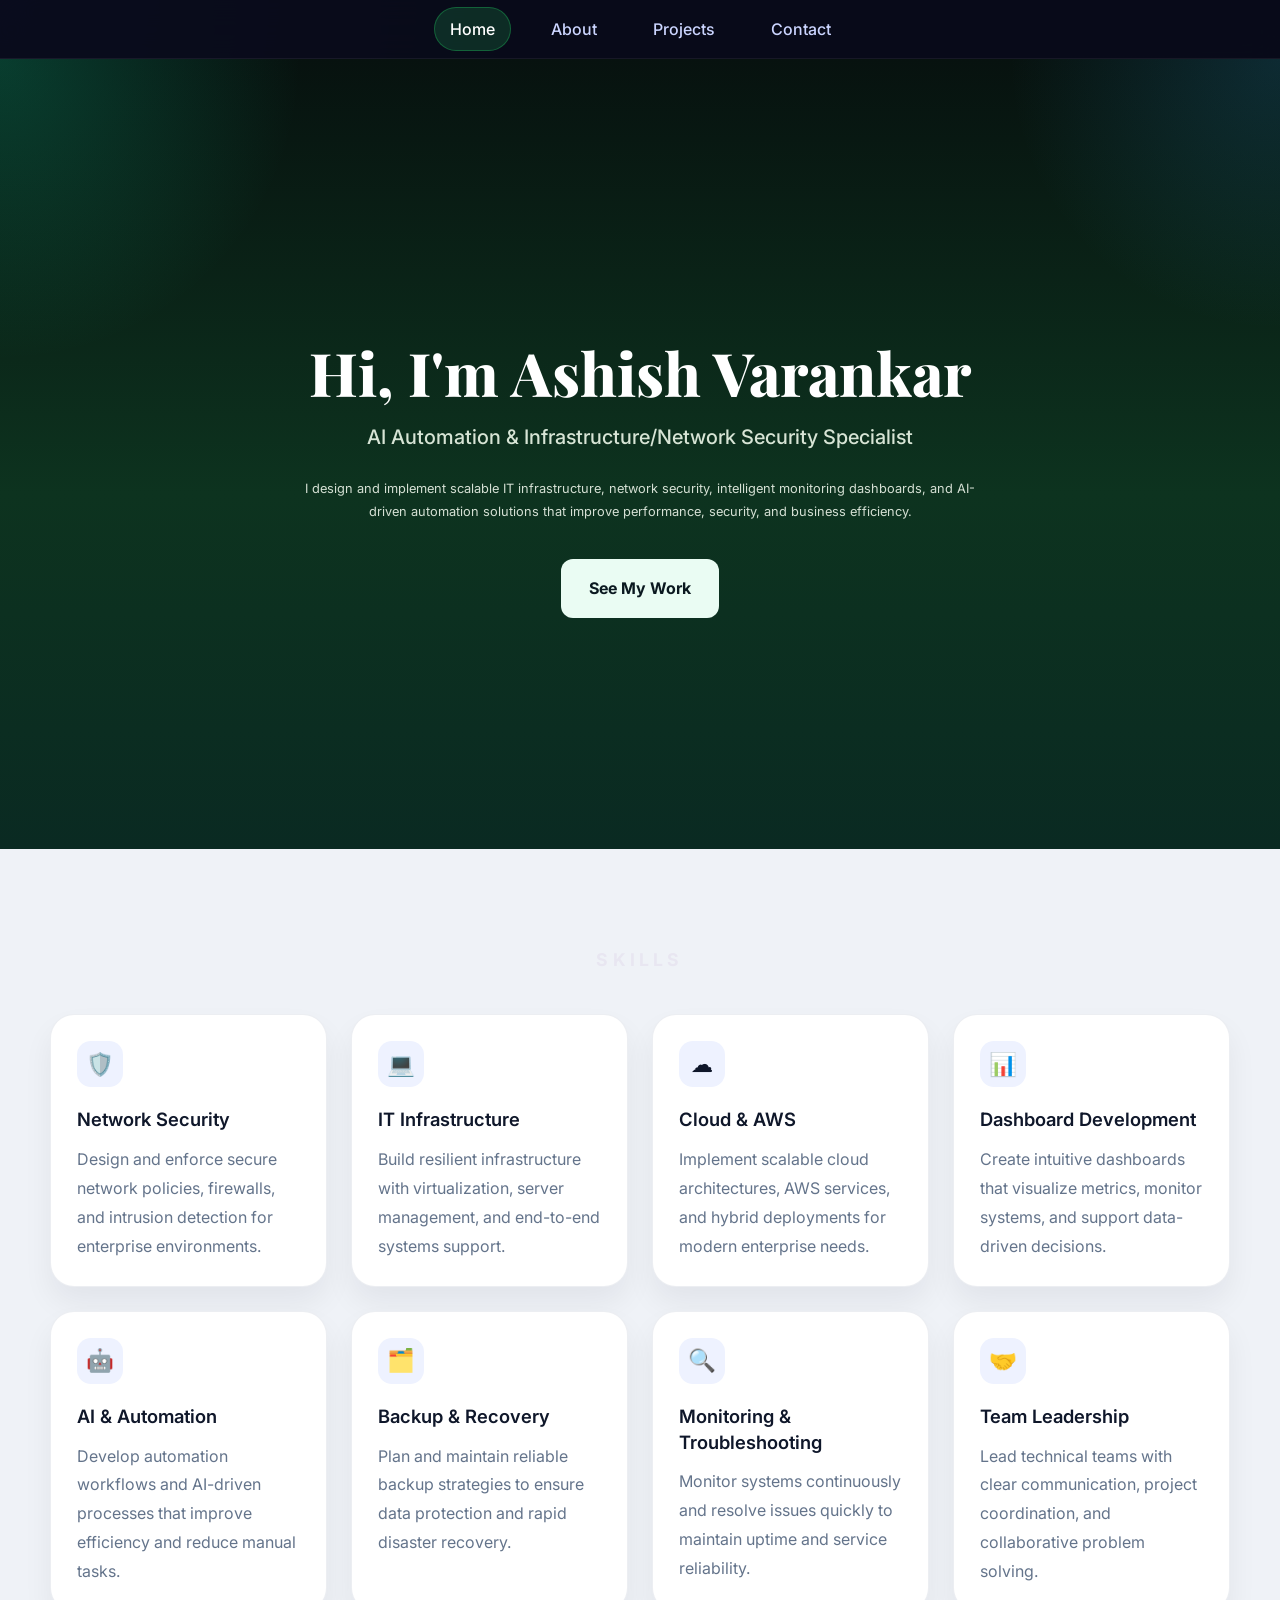
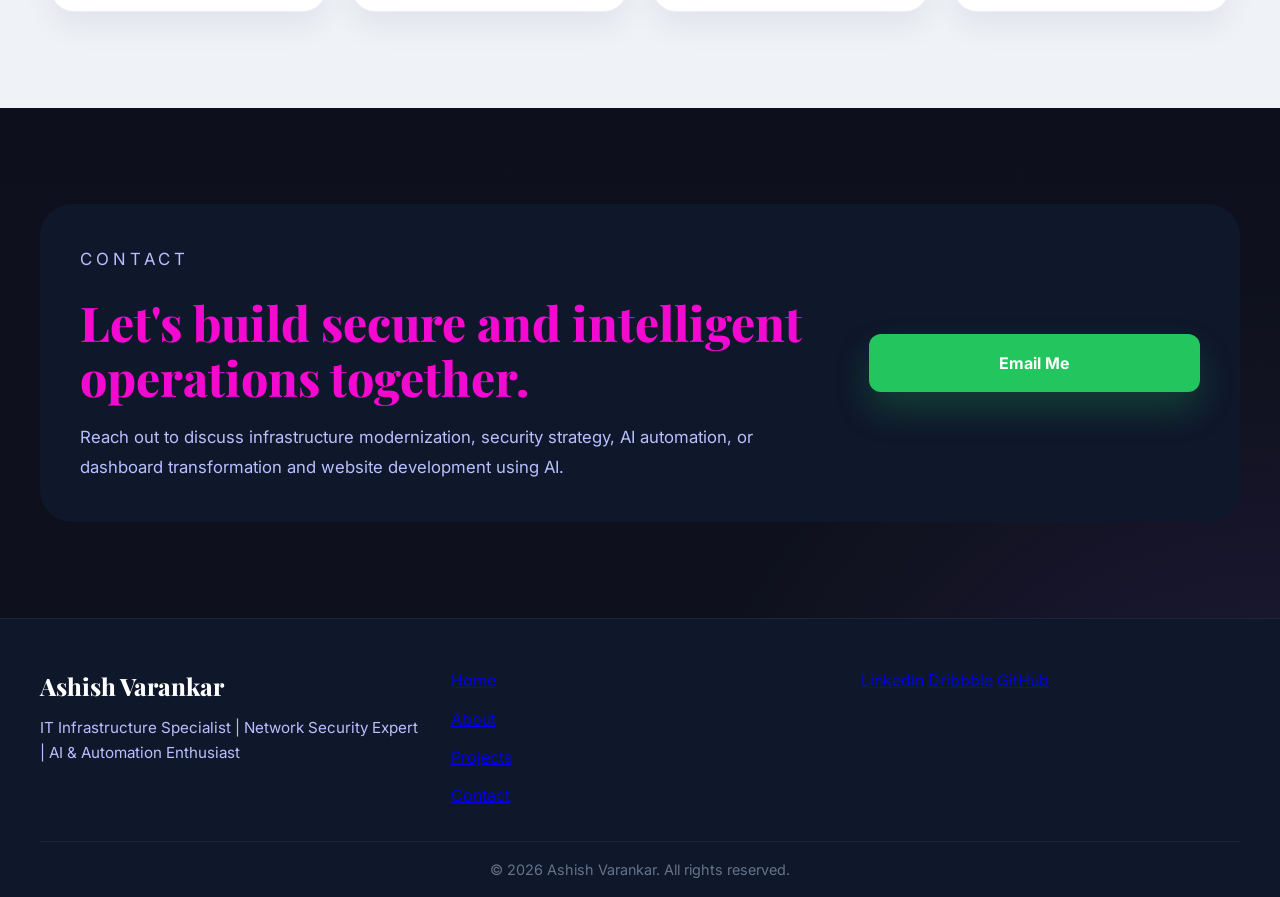
==== commit 12524eeb: "Resolved merge conflicts and fixed folder structure" ====
--- a/index.html
+++ b/index.html
@@ -28,7 +28,7 @@
       <div class="container hero-inner">
         <h1 class="hero-title-small">Hi, I'm Ashish Varankar</h1>
         <p class="hero-role">AI Automation & Infrastructure/Network Security Specialist</p>
-        <p class="hero-description">I design and implement scalable IT infrastructure, intelligent monitoring dashboards, and AI-driven automation solutions that improve performance, security, and business efficiency.</p>
+        <p class="hero-description">I design and implement scalable IT infrastructure, network security, intelligent monitoring dashboards, and AI-driven automation solutions that improve performance, security, and business efficiency.</p>
         <a href="projects.html" class="cta-button">See My Work</a>
       </div>
     </section>
--- a/styles.css
+++ b/styles.css
@@ -143,10 +143,10 @@
   display: inline-flex;
   align-items: center;
   gap: 0.6rem;
-  font-size: 0.8rem;
+  font-size: 1.1rem;
   letter-spacing: 0.24em;
   text-transform: uppercase;
-  color: #7ddc97;
+  color: #e8e6f1;
   margin-bottom: 1.3rem;
 }
 
@@ -160,7 +160,7 @@
 .hero-copy h1,
 .hero-inner h1 {
   font-family: 'Playfair Display', serif;
-  font-size: 4.75rem;
+  font-size: 3.75rem;
   font-weight: 800;
   line-height: 1.1;
   margin-bottom: 1rem;
@@ -170,7 +170,7 @@
 .hero-title-small {
   font-family: 'Playfair Display', serif;
   font-size: 3.5rem;
-  font-weight: 800;
+  font-weight: 500;
   line-height: 1.1;
   margin-bottom: 1rem;
   color: #ffffff;
@@ -195,7 +195,7 @@
   margin: 0 auto 2.25rem;
   color: #d5e0d4;
   line-height: 1.8;
-  font-size: 1.1rem;
+  font-size: 0.8rem;
   font-weight: 400;
 }
 
@@ -258,7 +258,7 @@
   font-size: 3rem;
   font-weight: 800;
   line-height: 1.15;
-  color: #0f172a;
+  color: #f309d0;
   margin-bottom: 1.25rem;
 }
 
@@ -917,7 +917,7 @@
 .projects-hero h1,
 .contact-page-hero h1 {
   font-family: 'Playfair Display', serif;
-  font-size: 3.25rem;
+  font-size: 1.50rem;
   font-weight: 800;
   line-height: 1.2;
   margin-bottom: 1rem;
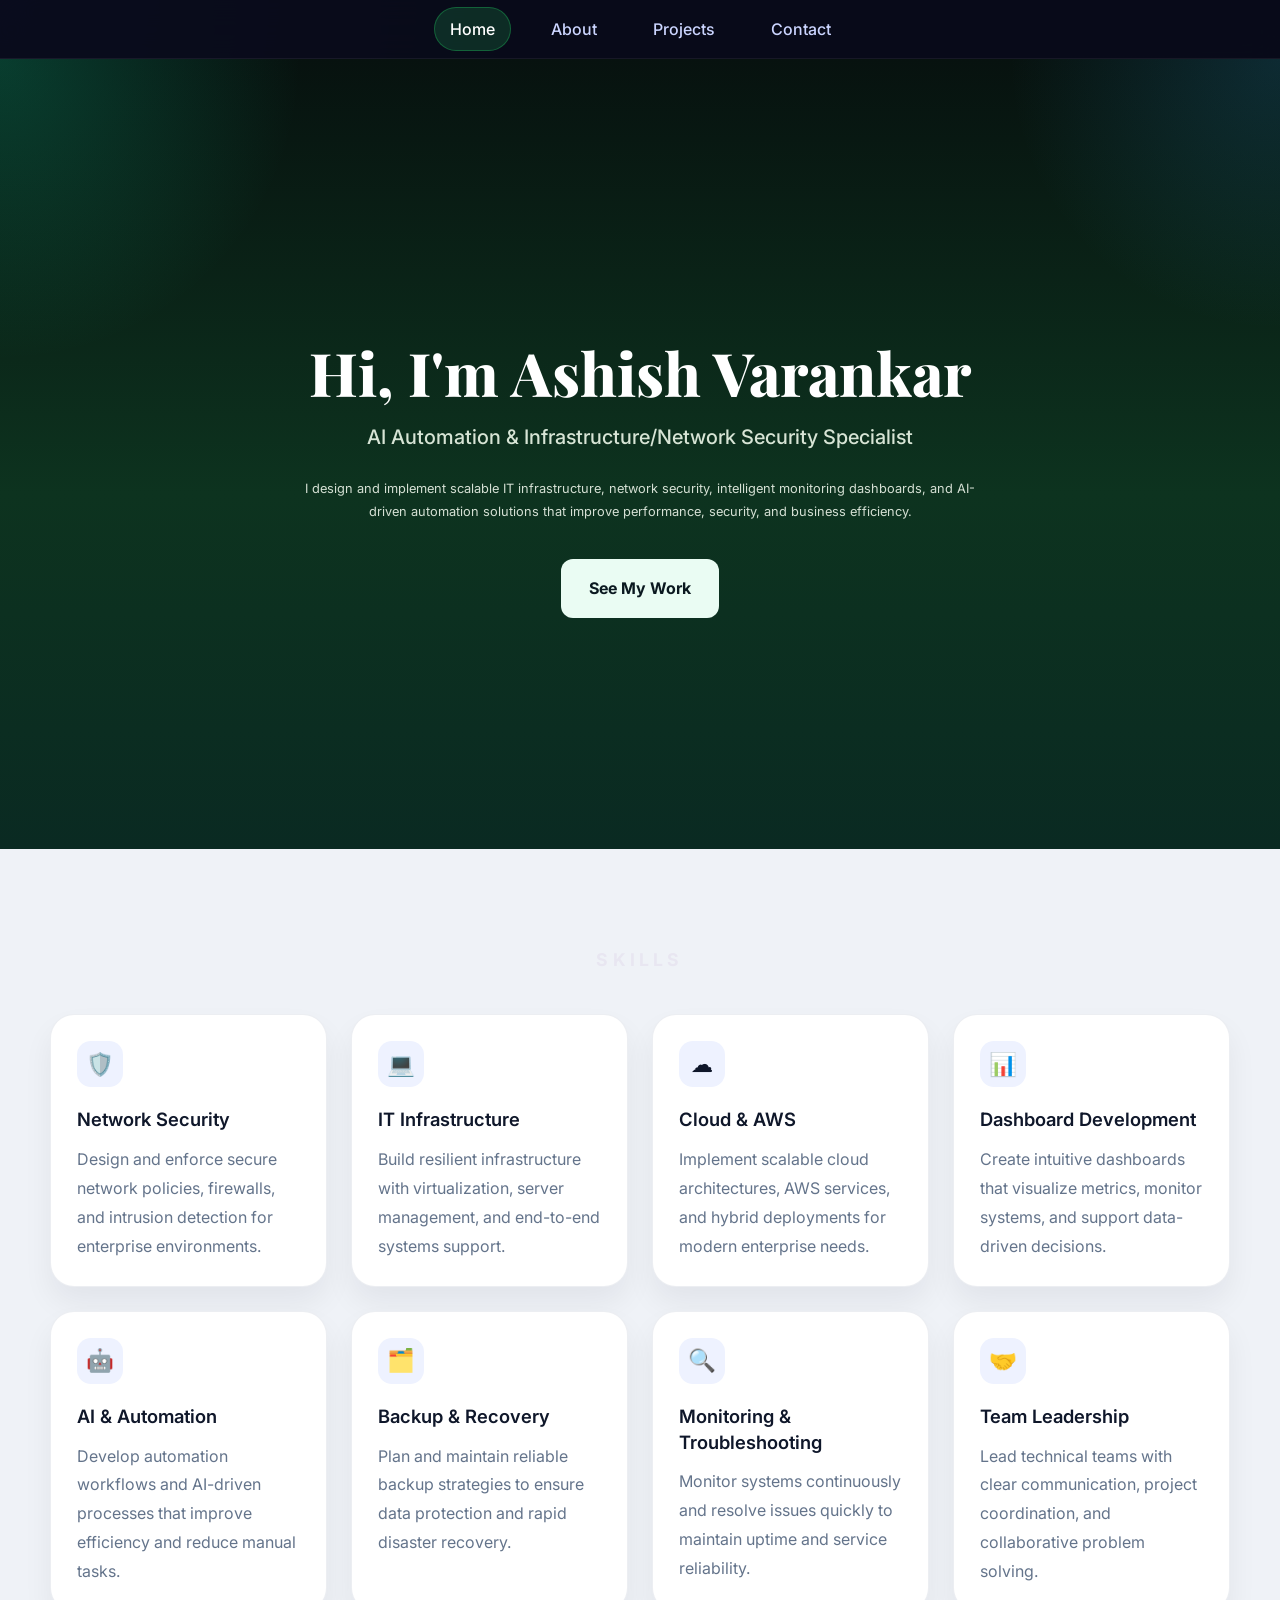
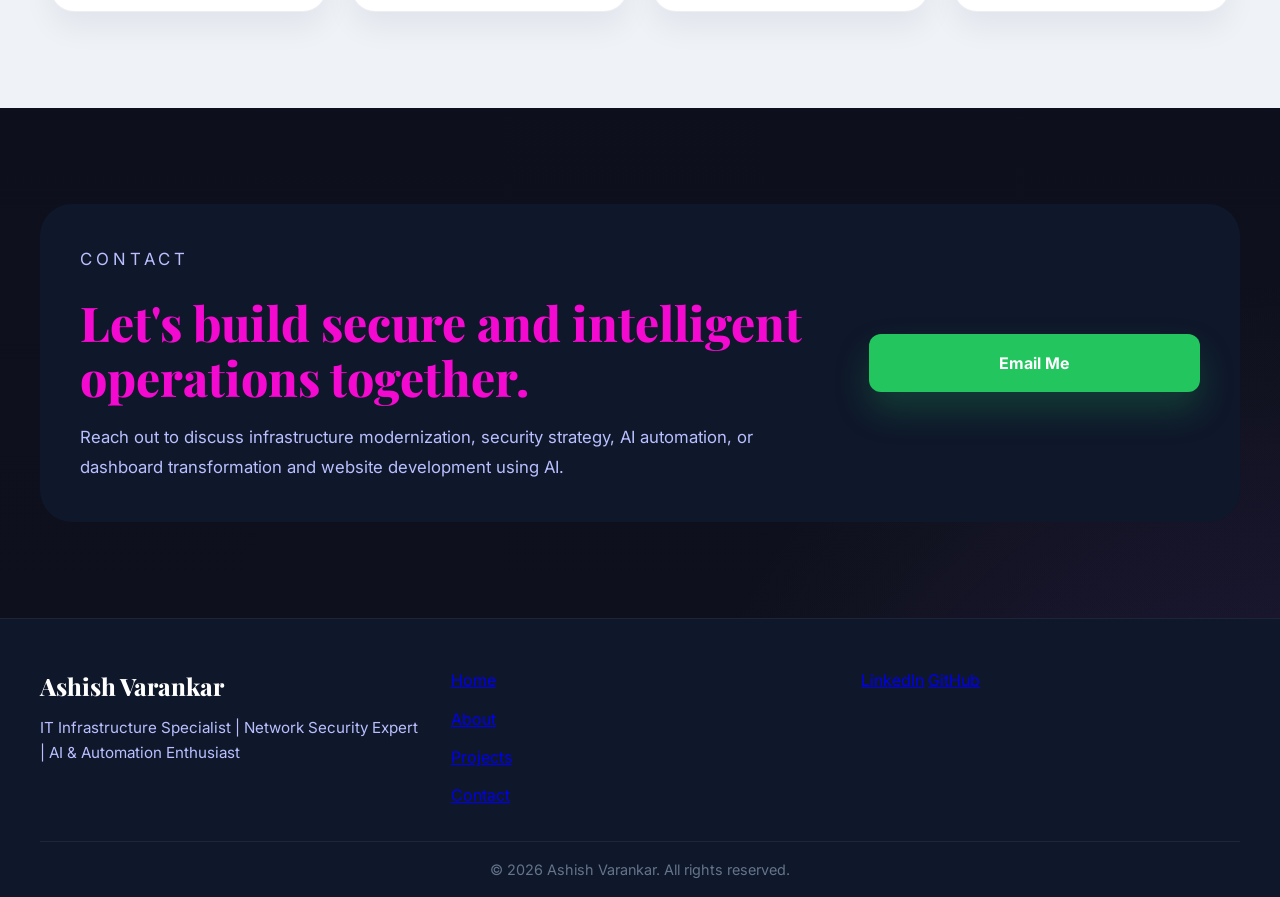
==== commit 6d1f43c7: "Updated portfolio content and styling" ====
--- a/index.html
+++ b/index.html
@@ -109,7 +109,6 @@
       </nav>
       <div class="footer-social">
         <a href="https://www.linkedin.com/in/ashish-varankar" target="_blank" rel="noopener">LinkedIn</a>
-        <a href="https://dribbble.com/ashish-varankar" target="_blank" rel="noopener">Dribbble</a>
         <a href="https://github.com/ashish-varankar" target="_blank" rel="noopener">GitHub</a>
       </div>
     </div>
--- a/styles.css
+++ b/styles.css
@@ -265,7 +265,7 @@
 .about-section p,
 .projects-section .section-intro,
 .contact-section p {
-  color: #475569;
+  color: #e9e216;
   line-height: 1.8;
   max-width: 760px;
   font-size: 1.05rem;
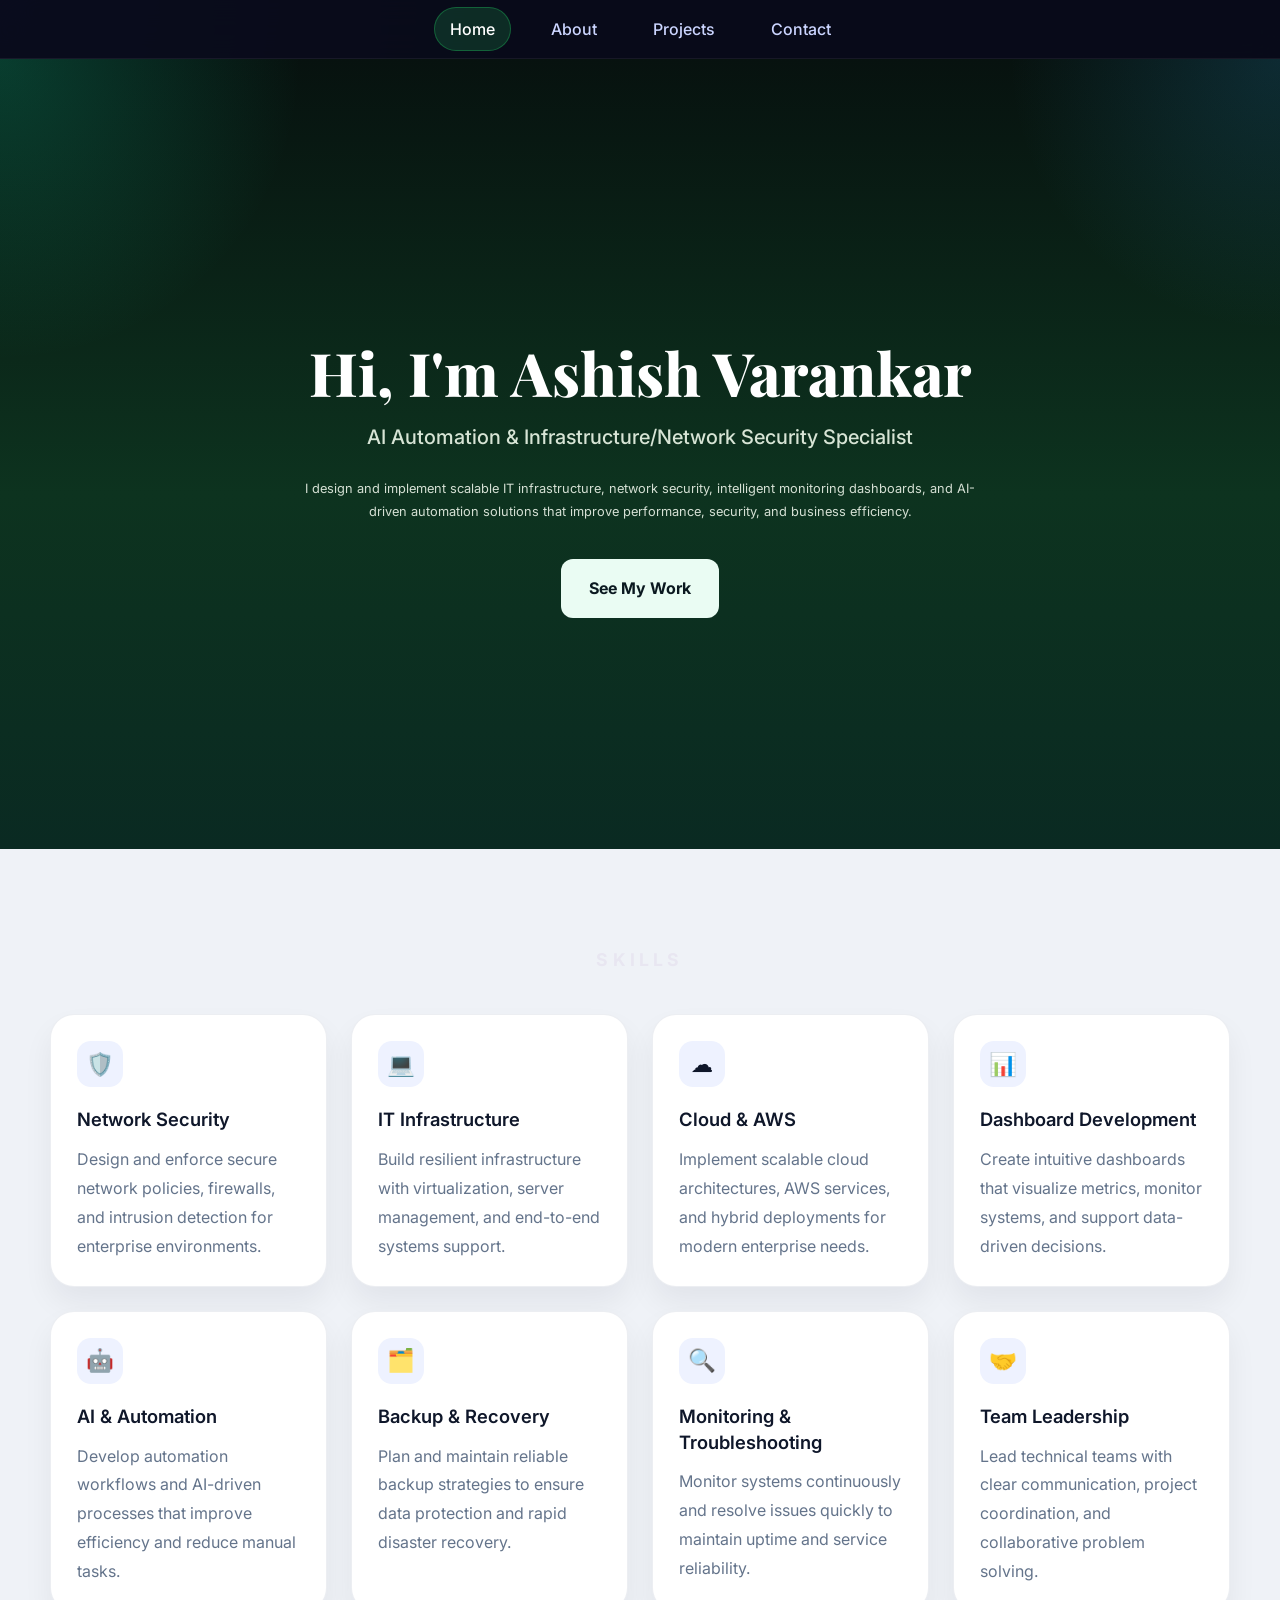
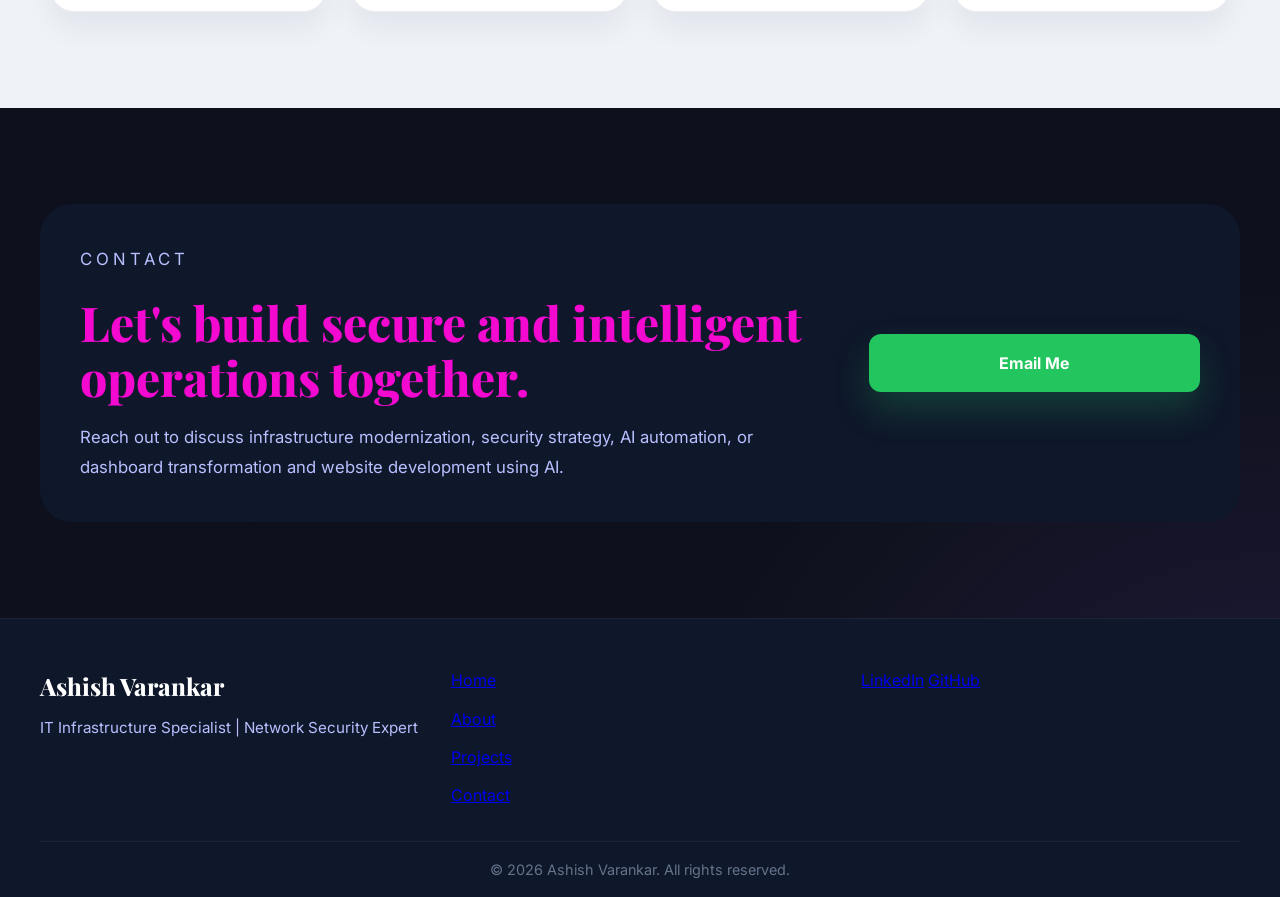
==== commit de0c05c2: "Updated portfolio content and styling" ====
--- a/index.html
+++ b/index.html
@@ -97,7 +97,7 @@
     <div class="container footer-content">
       <div class="footer-brand">
         <h3>Ashish Varankar</h3>
-        <p>IT Infrastructure Specialist | Network Security Expert | AI & Automation Enthusiast</p>
+        <p>IT Infrastructure Specialist | Network Security Expert </p>
       </div>
       <nav class="footer-nav">
         <ul>
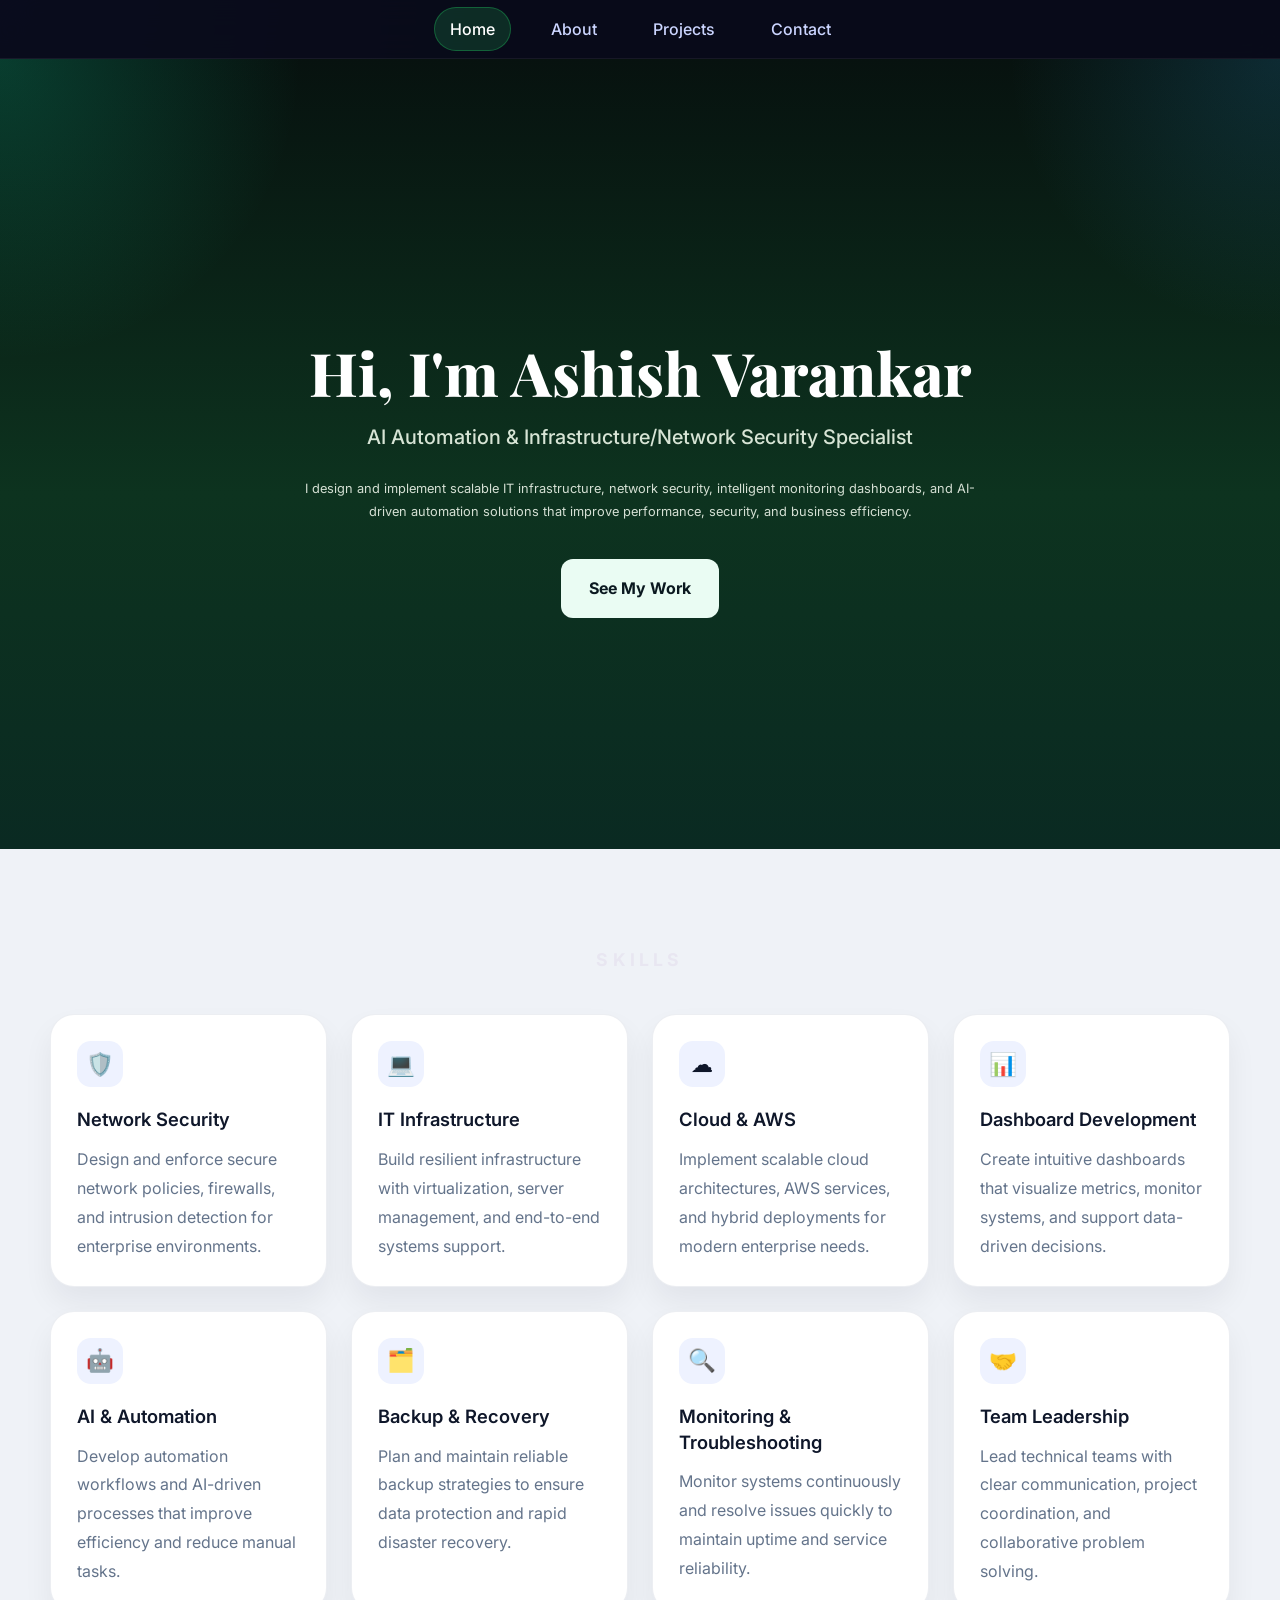
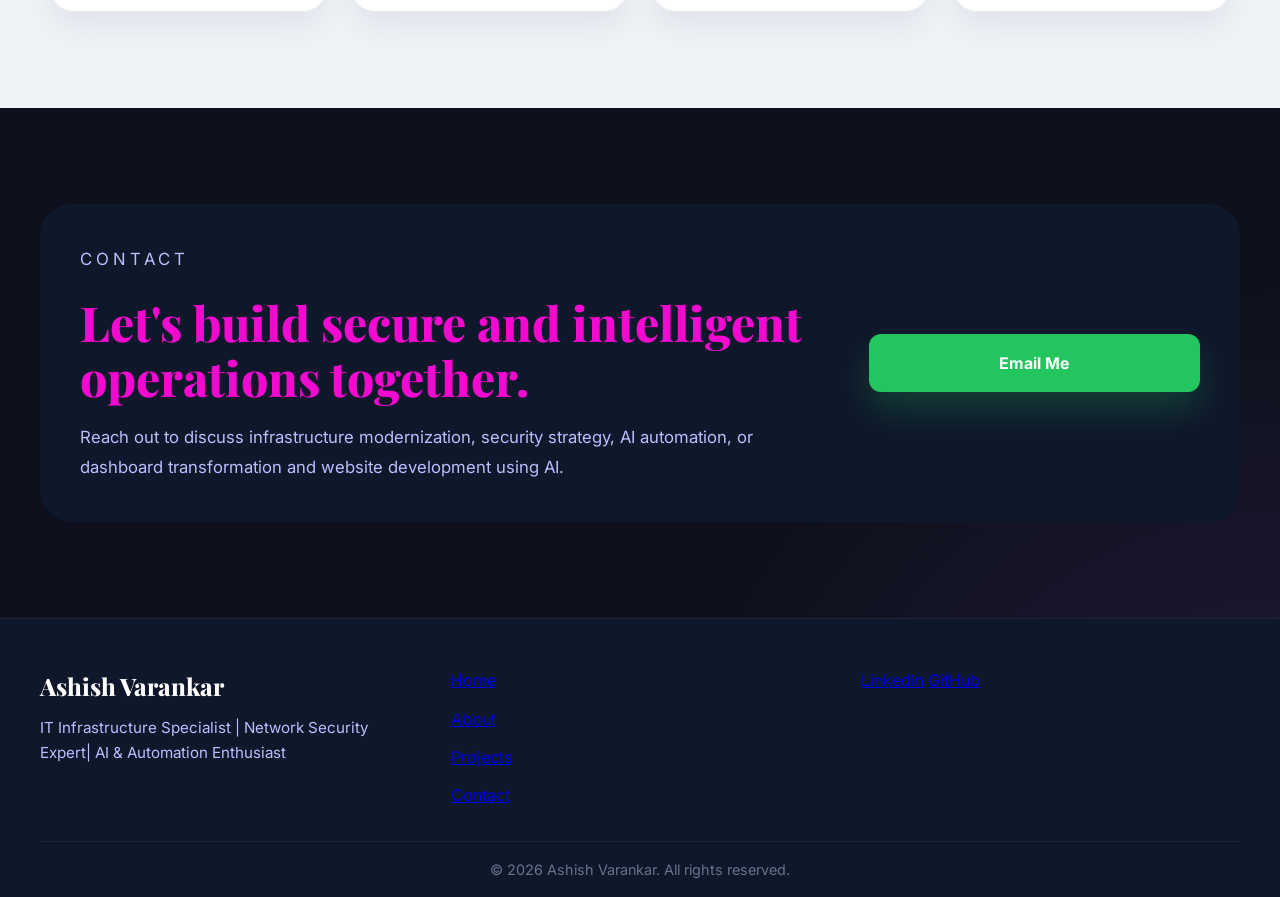
==== commit bcf6f8a0: "Updated portfolio content and styling" ====
--- a/index.html
+++ b/index.html
@@ -97,7 +97,7 @@
     <div class="container footer-content">
       <div class="footer-brand">
         <h3>Ashish Varankar</h3>
-        <p>IT Infrastructure Specialist | Network Security Expert </p>
+        <p>IT Infrastructure Specialist | Network Security Expert| AI & Automation Enthusiast </p>
       </div>
       <nav class="footer-nav">
         <ul>
@@ -108,7 +108,7 @@
         </ul>
       </nav>
       <div class="footer-social">
-        <a href="https://www.linkedin.com/in/ashish-varankar" target="_blank" rel="noopener">LinkedIn</a>
+        <a href="https://www.linkedin.com/in/ashish-varankar-85551919/" target="_blank" rel="noopener">LinkedIn</a>
         <a href="https://github.com/ashish-varankar" target="_blank" rel="noopener">GitHub</a>
       </div>
     </div>
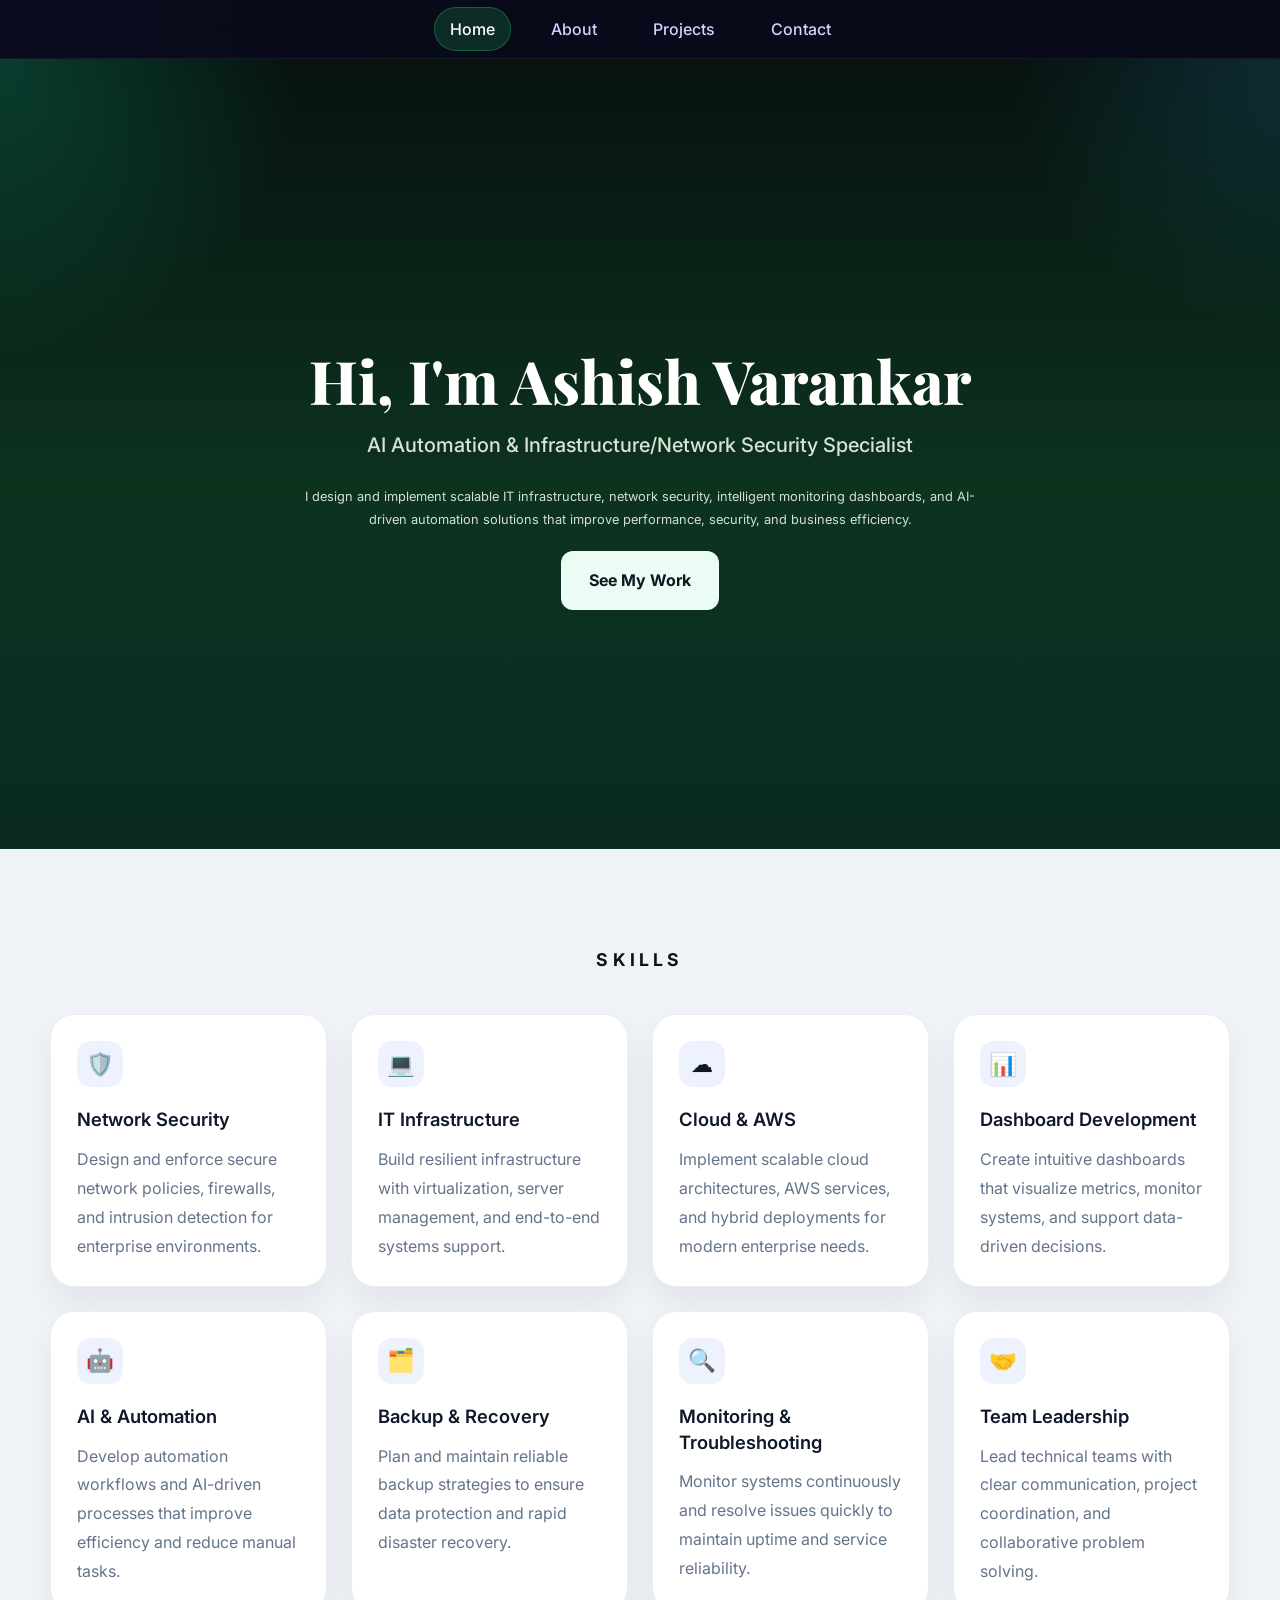
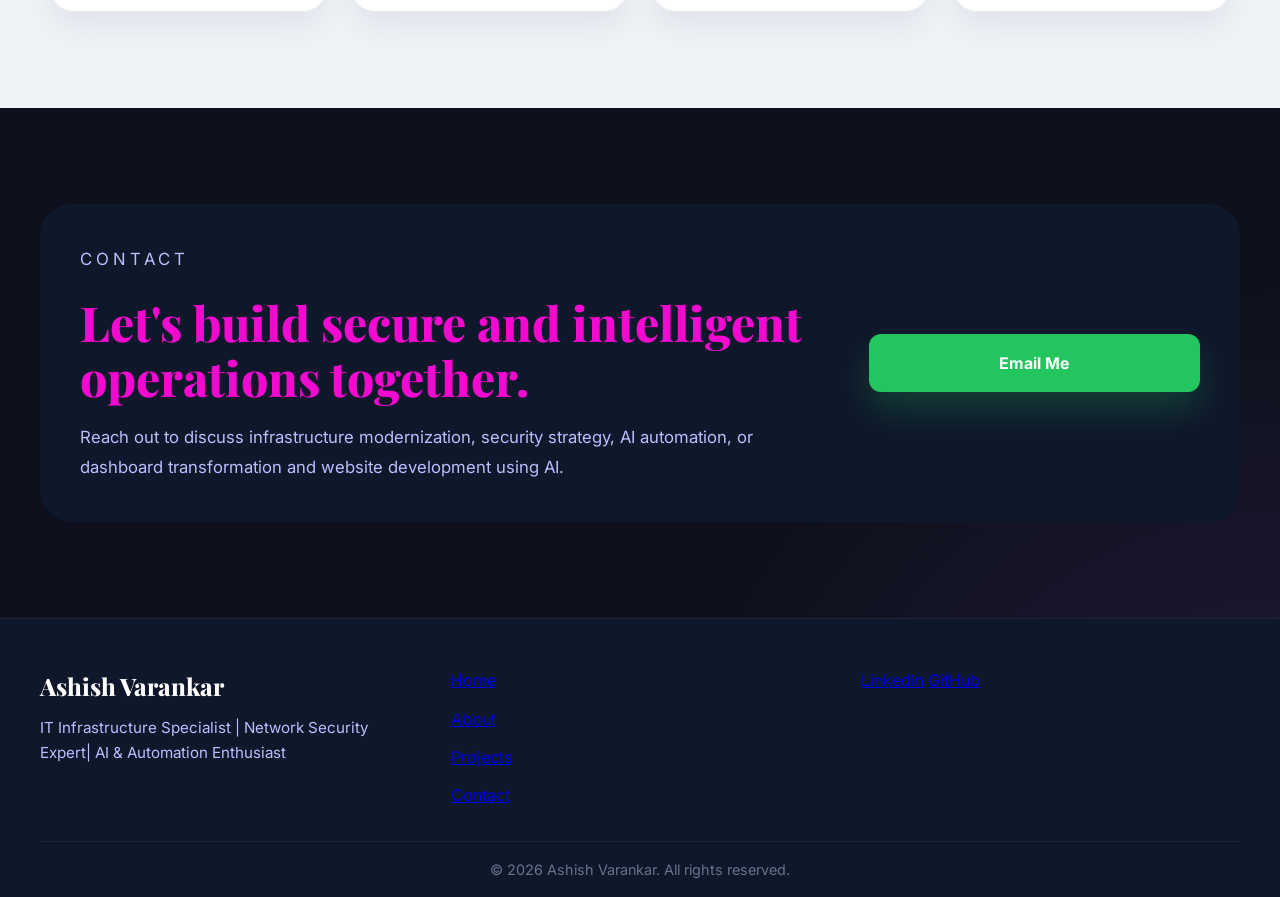
==== commit 450a84be: "change color of project tagsand linked,github url" ====
--- a/index.html
+++ b/index.html
@@ -88,7 +88,7 @@
           <h2 class="contact-heading">Let's build secure and intelligent operations together.</h2>
           <p>Reach out to discuss infrastructure modernization, security strategy, AI automation, or dashboard transformation and website development using AI.</p>
         </div>
-        <a href="mailto:ashish@example.com" class="cta-button">Email Me</a>
+        <a href="mailto:ashishvarankar@yahoo.com" class="cta-button">Email Me</a>
       </div>
     </section>
   </main>
@@ -109,7 +109,7 @@
       </nav>
       <div class="footer-social">
         <a href="https://www.linkedin.com/in/ashish-varankar-85551919/" target="_blank" rel="noopener">LinkedIn</a>
-        <a href="https://github.com/ashish-varankar" target="_blank" rel="noopener">GitHub</a>
+        <a href="https://github.com/AshishVarankar/" target="_blank" rel="noopener">GitHub</a>
       </div>
     </div>
     <div class="container footer-copyright">
--- a/styles.css
+++ b/styles.css
@@ -146,7 +146,7 @@
   font-size: 1.1rem;
   letter-spacing: 0.24em;
   text-transform: uppercase;
-  color: #e8e6f1;
+  color: #121213;
   margin-bottom: 1.3rem;
 }
 
@@ -192,7 +192,7 @@
 
 .hero-description {
   max-width: 680px;
-  margin: 0 auto 2.25rem;
+  margin: 0 auto 1.25rem;
   color: #d5e0d4;
   line-height: 1.8;
   font-size: 0.8rem;
@@ -399,7 +399,6 @@
 
 .project-tag {
   display: inline-flex;
-  padding: 0.45rem 0.9rem;
   border-radius: 999px;
   background: #eff6ff;
   color: #0f172a;
@@ -825,7 +824,6 @@
 
 .projects-hero,
 .contact-page-hero {
-  padding: 6rem 0 3rem;
   color: #ffffff;
 }
 
@@ -907,11 +905,13 @@
 
 .projects-hero .hero-description,
 .contact-page-hero p {
-  margin: 1.5rem auto 0;
+   margin: 0.5rem 0 0;
   max-width: 740px;
   color: #d5e0d4;
   line-height: 1.8;
   font-size: 1.05rem;
+  font-weight: 400;
+  text-align: left;
 }
 
 .projects-hero h1,
@@ -976,8 +976,6 @@
 .project-tags {
   display: flex;
   flex-wrap: wrap;
-  gap: 0.65rem;
-  margin: 1rem 0 1.5rem;
 }
 
 .project-tag {
